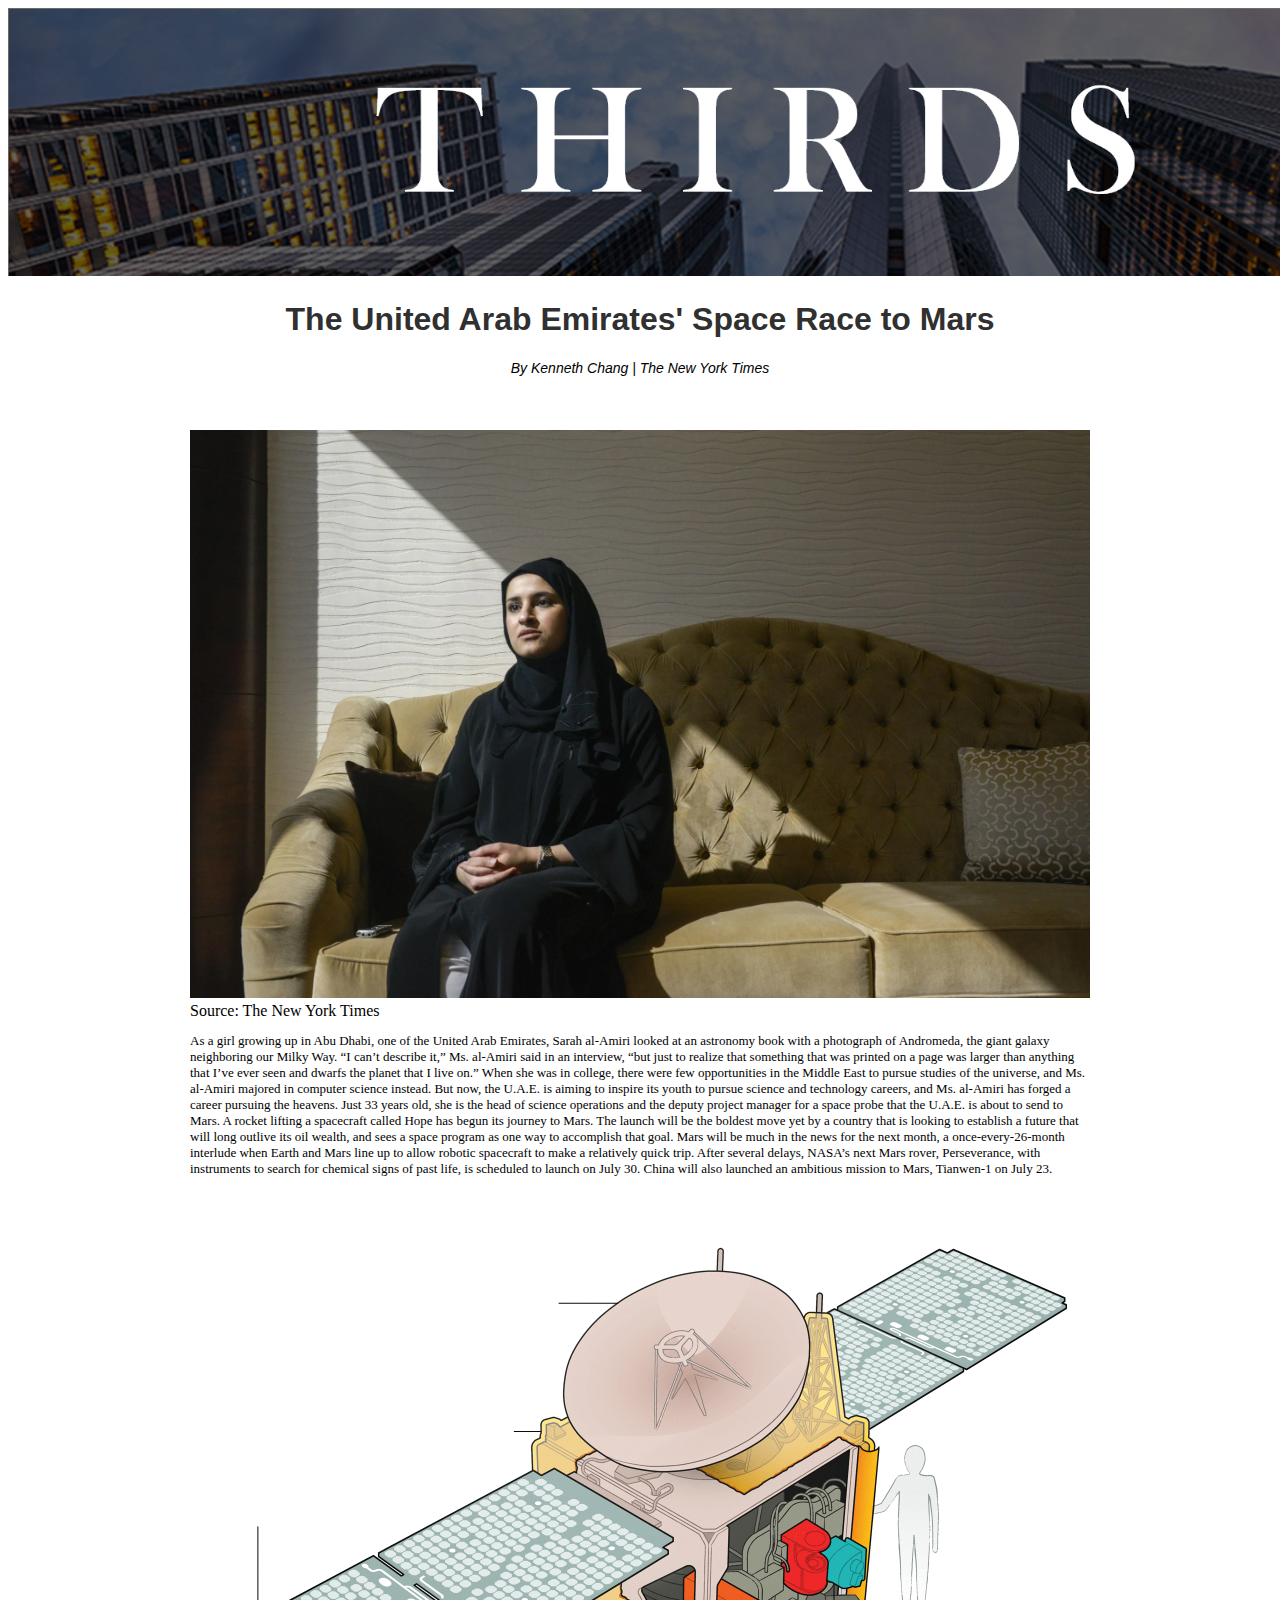
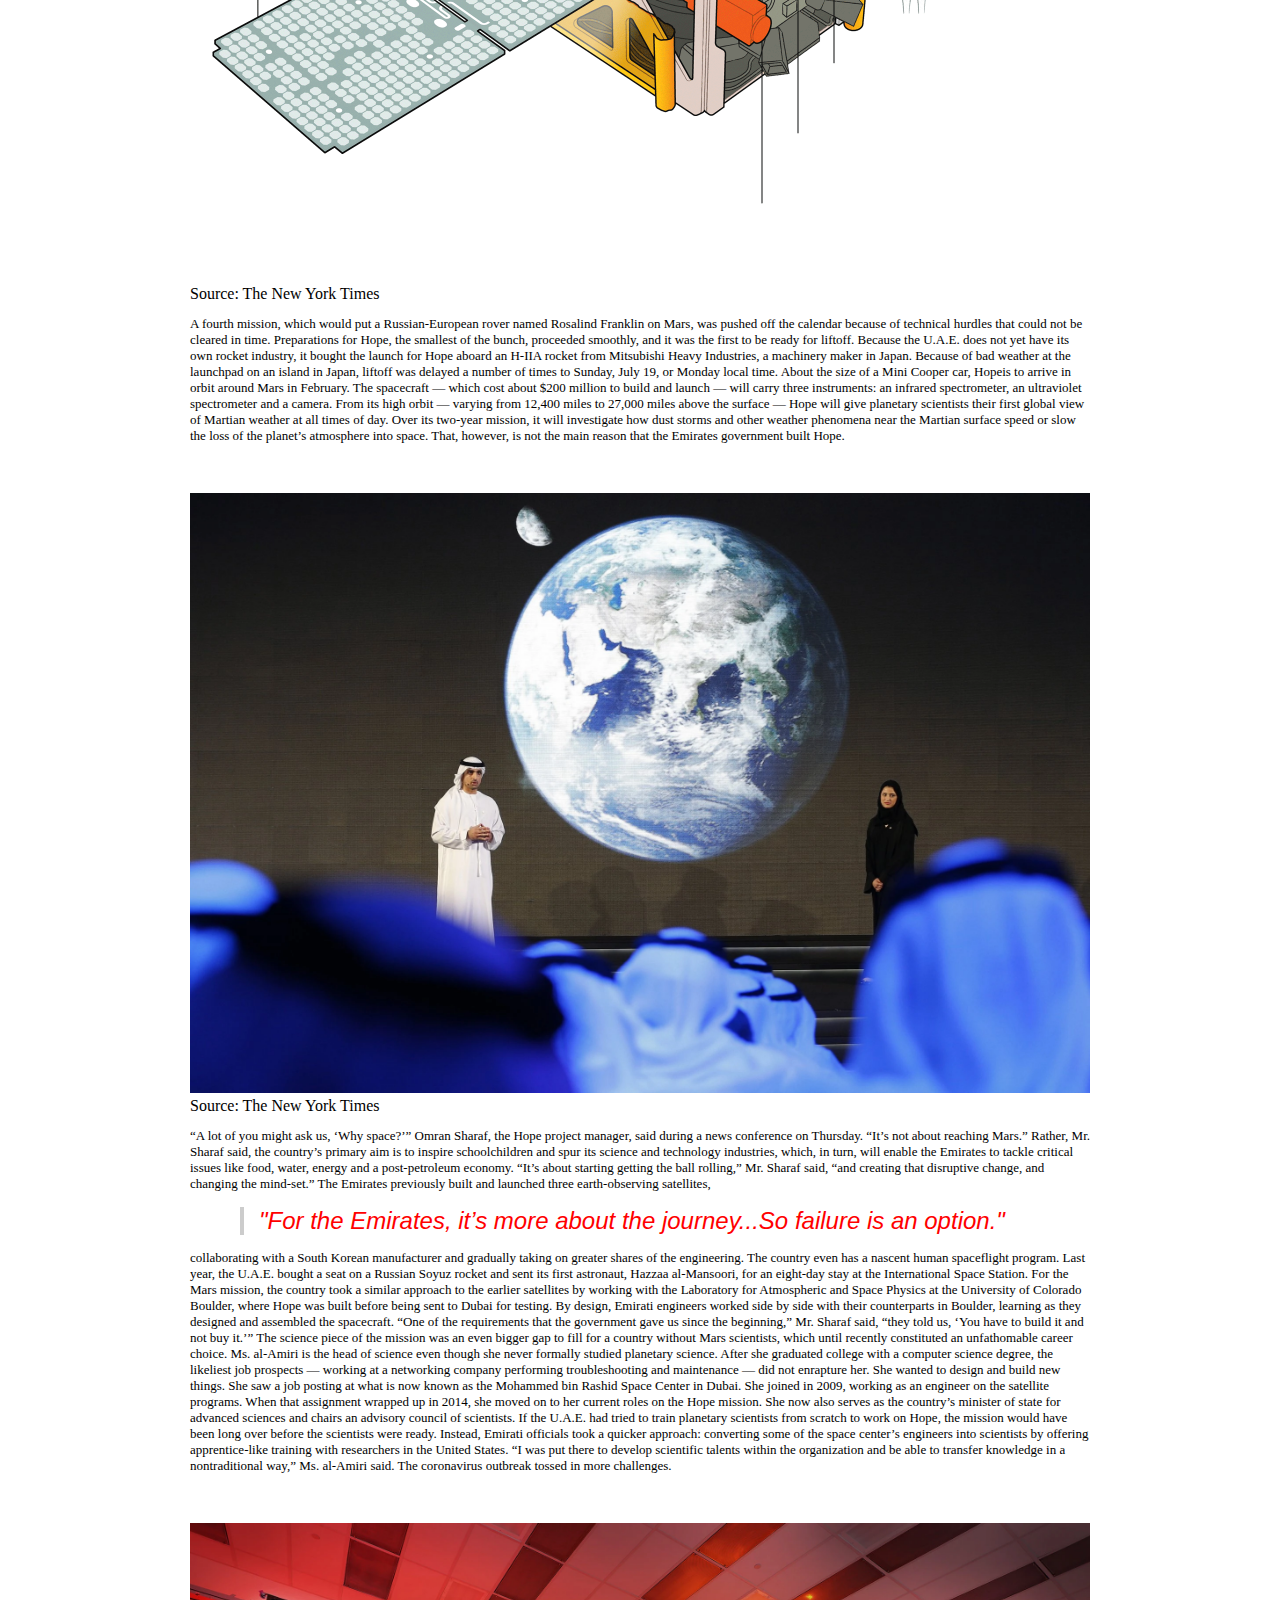
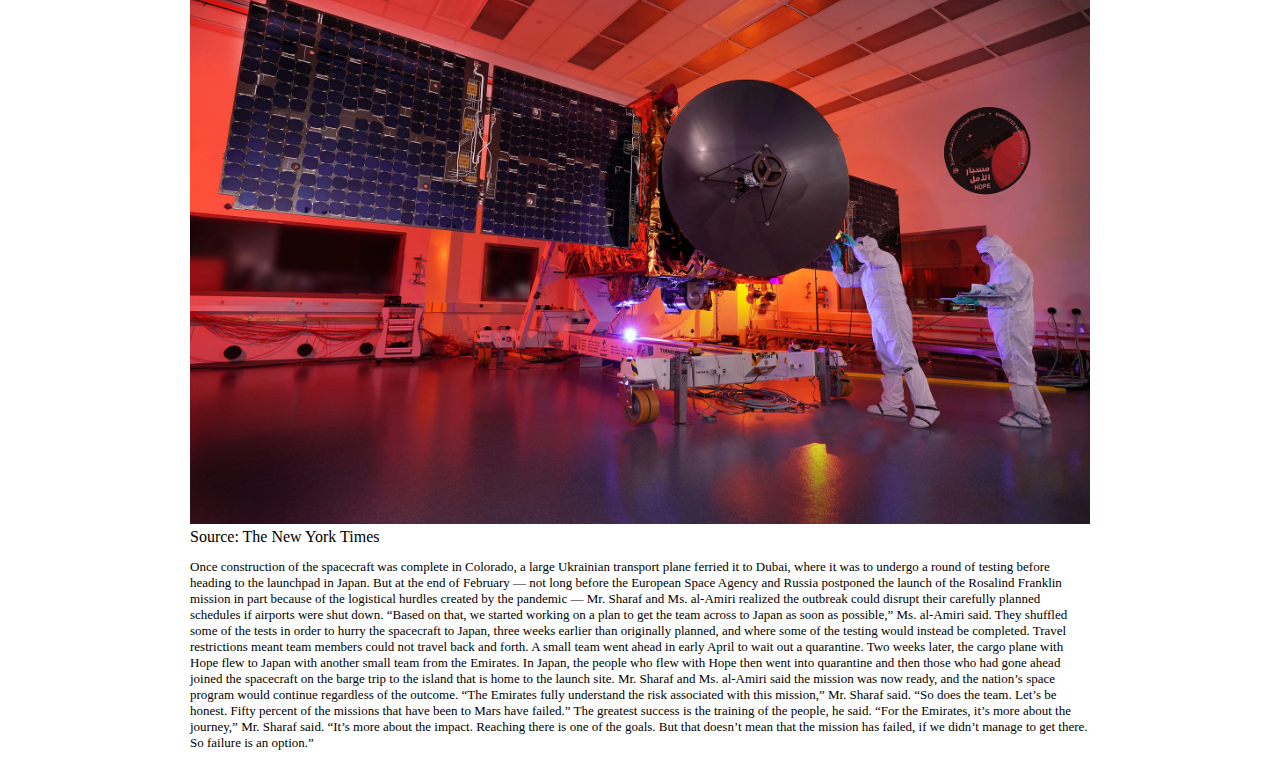
==== index.html @ 446fdd08 "Update index.html" ====
<!DOCTYPE html>
<html lang="en">
  <head>
    <link rel="stylesheet" href="stylesheet.css">
    <title></title>
  </head>
  <body>
    <img src="images/masthead1.png" alt="Masthead" width=1500px>
    <div id="content">
      
      <h1>The United Arab Emirates' Space Race to Mars</h1>

      <div id="byline">By Kenneth Chang | The New York Times</div><br><br><br>
      
     <img src="images/uae-mars1.jpg" alt="Sarah al-Amiri, Chairperson of the United Arab Emirates Council of Scientists" width=900px>
     <figcaption>Source: The New York Times</figcaption>

<p>As a girl growing up in Abu Dhabi, one of the United Arab Emirates, Sarah al-Amiri looked at an astronomy book with a photograph of Andromeda, the giant galaxy neighboring our Milky Way.

“I can’t describe it,” Ms. al-Amiri said in an interview, “but just to realize that something that was printed on a page was larger than anything that I’ve ever seen and dwarfs the planet that I live on.”

When she was in college, there were few opportunities in the Middle East to pursue studies of the universe, and Ms. al-Amiri majored in computer science instead. But now, the U.A.E. is aiming to inspire its youth to pursue science and technology careers, and Ms. al-Amiri has forged a career pursuing the heavens.

Just 33 years old, she is the head of science operations and the deputy project manager for a space probe that the U.A.E. is about to send to Mars.

A rocket lifting a spacecraft called Hope has begun its journey to Mars. The launch will be the boldest move yet by a country that is looking to establish a future that will long outlive its oil wealth, and sees a space program as one way to accomplish that goal.

Mars will be much in the news for the next month, a once-every-26-month interlude when Earth and Mars line up to allow robotic spacecraft to make a relatively quick trip. After several delays, NASA’s next Mars rover, Perseverance, with instruments to search for chemical signs of past life, is scheduled to launch on July 30. China will also launched an ambitious mission to Mars, Tianwen-1 on July 23.</p><br><br>
  
  <img src="images/hope-spacecraft-graphic.gif" alt="Motion graphic of the Hope spacecraft" width=900px>
      <figcaption>Source: The New York Times</figcaption>


<p>A fourth mission, which would put a Russian-European rover named Rosalind Franklin on Mars, was pushed off the calendar because of technical hurdles that could not be cleared in time.

Preparations for Hope, the smallest of the bunch, proceeded smoothly, and it was the first to be ready for liftoff.

Because the U.A.E. does not yet have its own rocket industry, it bought the launch for Hope aboard an H-IIA rocket from Mitsubishi Heavy Industries, a machinery maker in Japan. Because of bad weather at the launchpad on an island in Japan, liftoff was delayed a number of times to Sunday, July 19, or Monday local time.

About the size of a Mini Cooper car, Hopeis to arrive in orbit around Mars in February. The spacecraft — which cost about $200 million to build and launch — will carry three instruments: an infrared spectrometer, an ultraviolet spectrometer and a camera.

From its high orbit — varying from 12,400 miles to 27,000 miles above the surface — Hope will give planetary scientists their first global view of Martian weather at all times of day. Over its two-year mission, it will investigate how dust storms and other weather phenomena near the Martian surface speed or slow the loss of the planet’s atmosphere into space.

  That, however, is not the main reason that the Emirates government built Hope. </p><br><br>
      
    <img src="images/uae-mars2.jpg" alt="Omran Sharaf, Hope project manager" width=900px>
      <figcaption>Source: The New York Times</figcaption>

<p>“A lot of you might ask us, ‘Why space?’” Omran Sharaf, the Hope project manager, said during a news conference on Thursday. “It’s not about reaching Mars.”

Rather, Mr. Sharaf said, the country’s primary aim is to inspire schoolchildren and spur its science and technology industries, which, in turn, will enable the Emirates to tackle critical issues like food, water, energy and a post-petroleum economy.

“It’s about starting getting the ball rolling,” Mr. Sharaf said, “and creating that disruptive change, and changing the mind-set.”

  The Emirates previously built and launched three earth-observing satellites, </p>
      
        <blockquote>"For the Emirates, it’s more about the journey...So failure is an option."</blockquote>
      
 <p>collaborating with a South Korean manufacturer and gradually taking on greater shares of the engineering. The country even has a nascent human spaceflight program. Last year, the U.A.E. bought a seat on a Russian Soyuz rocket and sent its first astronaut, Hazzaa al-Mansoori, for an eight-day stay at the International Space Station.

For the Mars mission, the country took a similar approach to the earlier satellites by working with the Laboratory for Atmospheric and Space Physics at the University of Colorado Boulder, where Hope was built before being sent to Dubai for testing.

By design, Emirati engineers worked side by side with their counterparts in Boulder, learning as they designed and assembled the spacecraft. “One of the requirements that the government gave us since the beginning,” Mr. Sharaf said, “they told us, ‘You have to build it and not buy it.’”

The science piece of the mission was an even bigger gap to fill for a country without Mars scientists, which until recently constituted an unfathomable career choice.

Ms. al-Amiri is the head of science even though she never formally studied planetary science.

After she graduated college with a computer science degree, the likeliest job prospects — working at a networking company performing troubleshooting and maintenance — did not enrapture her. She wanted to design and build new things.

She saw a job posting at what is now known as the Mohammed bin Rashid Space Center in Dubai. She joined in 2009, working as an engineer on the satellite programs. When that assignment wrapped up in 2014, she moved on to her current roles on the Hope mission.

She now also serves as the country’s minister of state for advanced sciences and chairs an advisory council of scientists.

If the U.A.E. had tried to train planetary scientists from scratch to work on Hope, the mission would have been long over before the scientists were ready. Instead, Emirati officials took a quicker approach: converting some of the space center’s engineers into scientists by offering apprentice-like training with researchers in the United States.

“I was put there to develop scientific talents within the organization and be able to transfer knowledge in a nontraditional way,” Ms. al-Amiri said.

  The coronavirus outbreak tossed in more challenges. </p><br><br>
      
    <img src="images/uae-mars3.jpg" alt="Hope Mars orbiter" width=900px>
      <figcaption>Source: The New York Times</figcaption>
  

<p>Once construction of the spacecraft was complete in Colorado, a large Ukrainian transport plane ferried it to Dubai, where it was to undergo a round of testing before heading to the launchpad in Japan.

But at the end of February — not long before the European Space Agency and Russia postponed the launch of the Rosalind Franklin mission in part because of the logistical hurdles created by the pandemic — Mr. Sharaf and Ms. al-Amiri realized the outbreak could disrupt their carefully planned schedules if airports were shut down.

“Based on that, we started working on a plan to get the team across to Japan as soon as possible,” Ms. al-Amiri said.

They shuffled some of the tests in order to hurry the spacecraft to Japan, three weeks earlier than originally planned, and where some of the testing would instead be completed.

Travel restrictions meant team members could not travel back and forth. A small team went ahead in early April to wait out a quarantine. Two weeks later, the cargo plane with Hope flew to Japan with another small team from the Emirates.

In Japan, the people who flew with Hope then went into quarantine and then those who had gone ahead joined the spacecraft on the barge trip to the island that is home to the launch site.

Mr. Sharaf and Ms. al-Amiri said the mission was now ready, and the nation’s space program would continue regardless of the outcome.

“The Emirates fully understand the risk associated with this mission,” Mr. Sharaf said. “So does the team. Let’s be honest. Fifty percent of the missions that have been to Mars have failed.”

The greatest success is the training of the people, he said.

“For the Emirates, it’s more about the journey,” Mr. Sharaf said. “It’s more about the impact. Reaching there is one of the goals. But that doesn’t mean that the mission has failed, if we didn’t manage to get there. So failure is an option.”</p>


    </div>
  </body>
</html>
---- stylesheet.css ----
#content {
  margin: 0 auto;
  width: 900px;
}

h1 {
  text-align: center;
  color: #303030;
  font-weight: bold;
  font-family: Helvetica, sans-serif;
}

p {
  font-family: Georgia, serif;
  font-size: 13px;
}

#byline {
  font-family: Helvetica, sans-serif;
  font-size: 14px;
  font-style: italic;
  text-align: center;
}

blockquote {
  font: 24px normal helvetica, sans-serif; 
  font-style: italic; 
  margin-top: 15px; 
  margin-bottom: 15px; 
  color: red; 
   margin-left: 50px; 
   padding-left: 15px; 
  border-left: 4px solid #ccc;
}
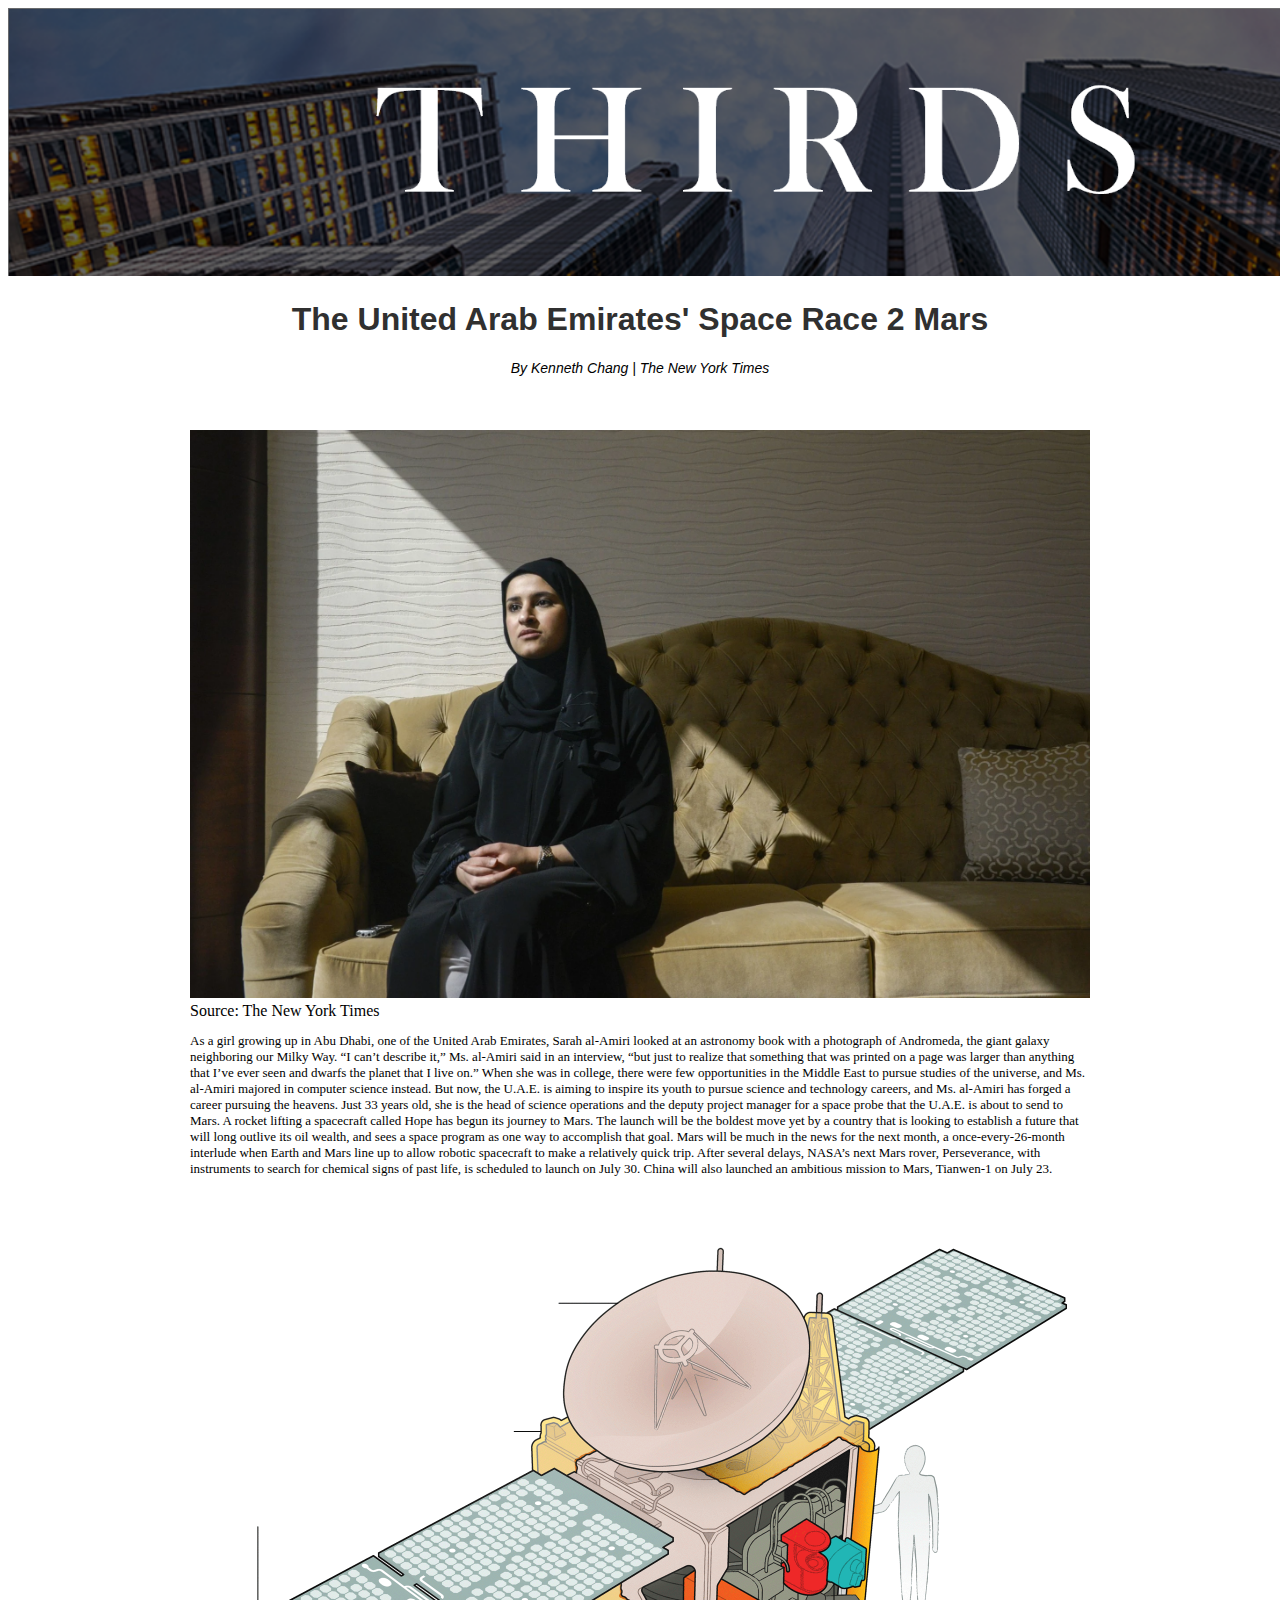
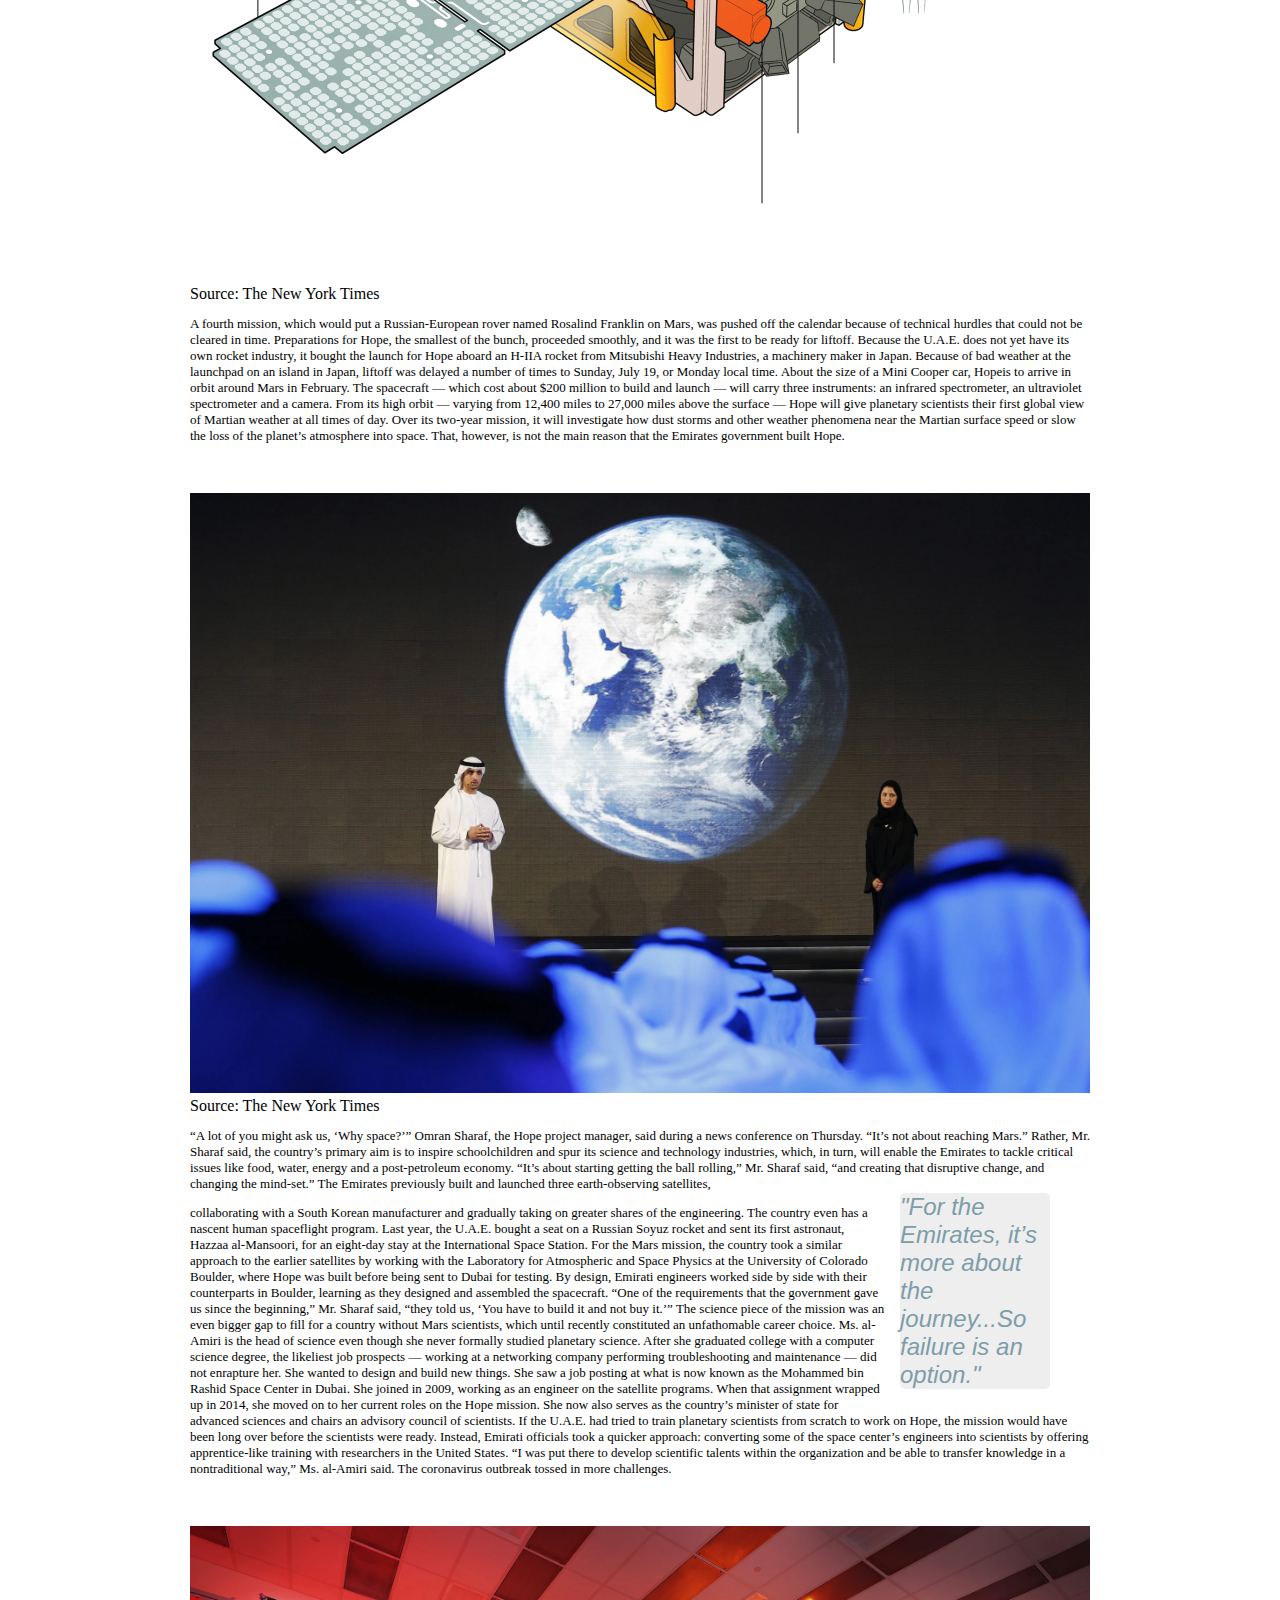
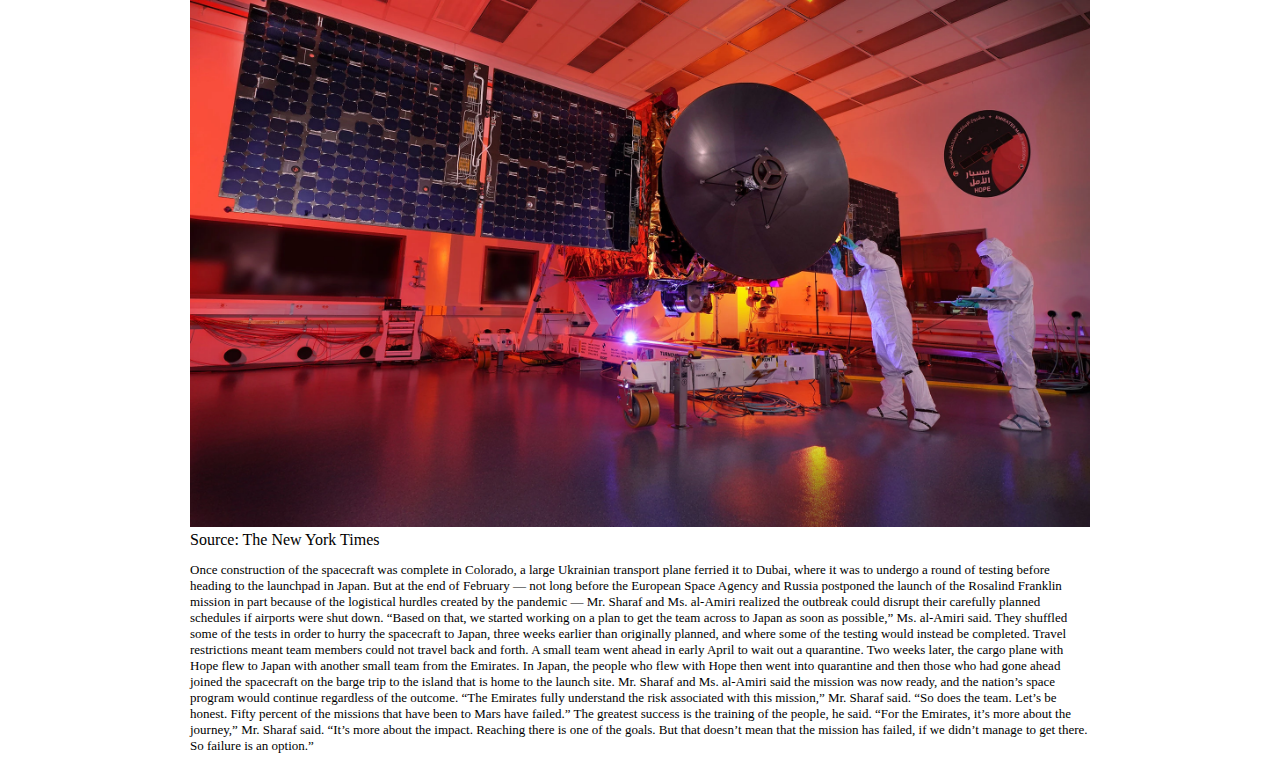
==== commit 08b57466: "Update index.html" ====
--- a/index.html
+++ b/index.html
@@ -8,7 +8,7 @@
     <img src="images/masthead1.png" alt="Masthead" width=1500px>
     <div id="content">
       
-      <h1>The United Arab Emirates' Space Race to Mars</h1>
+      <h1>The United Arab Emirates' Space Race 2 Mars</h1>
 
       <div id="byline">By Kenneth Chang | The New York Times</div><br><br><br>
       
--- a/stylesheet.css
+++ b/stylesheet.css
@@ -25,10 +25,12 @@
 blockquote {
   font: 24px normal helvetica, sans-serif; 
   font-style: italic; 
-  margin-top: 15px; 
-  margin-bottom: 15px; 
-  color: red; 
-   margin-left: 50px; 
-   padding-left: 15px; 
-  border-left: 4px solid #ccc;
+  margin-left: 15px;
+  margin-top: -12px;
+  color: #7D9DA9; 
+  background: #eee;
+  border-radius: 5px;
+  float: right;
+  width: 150px;
+  
 }
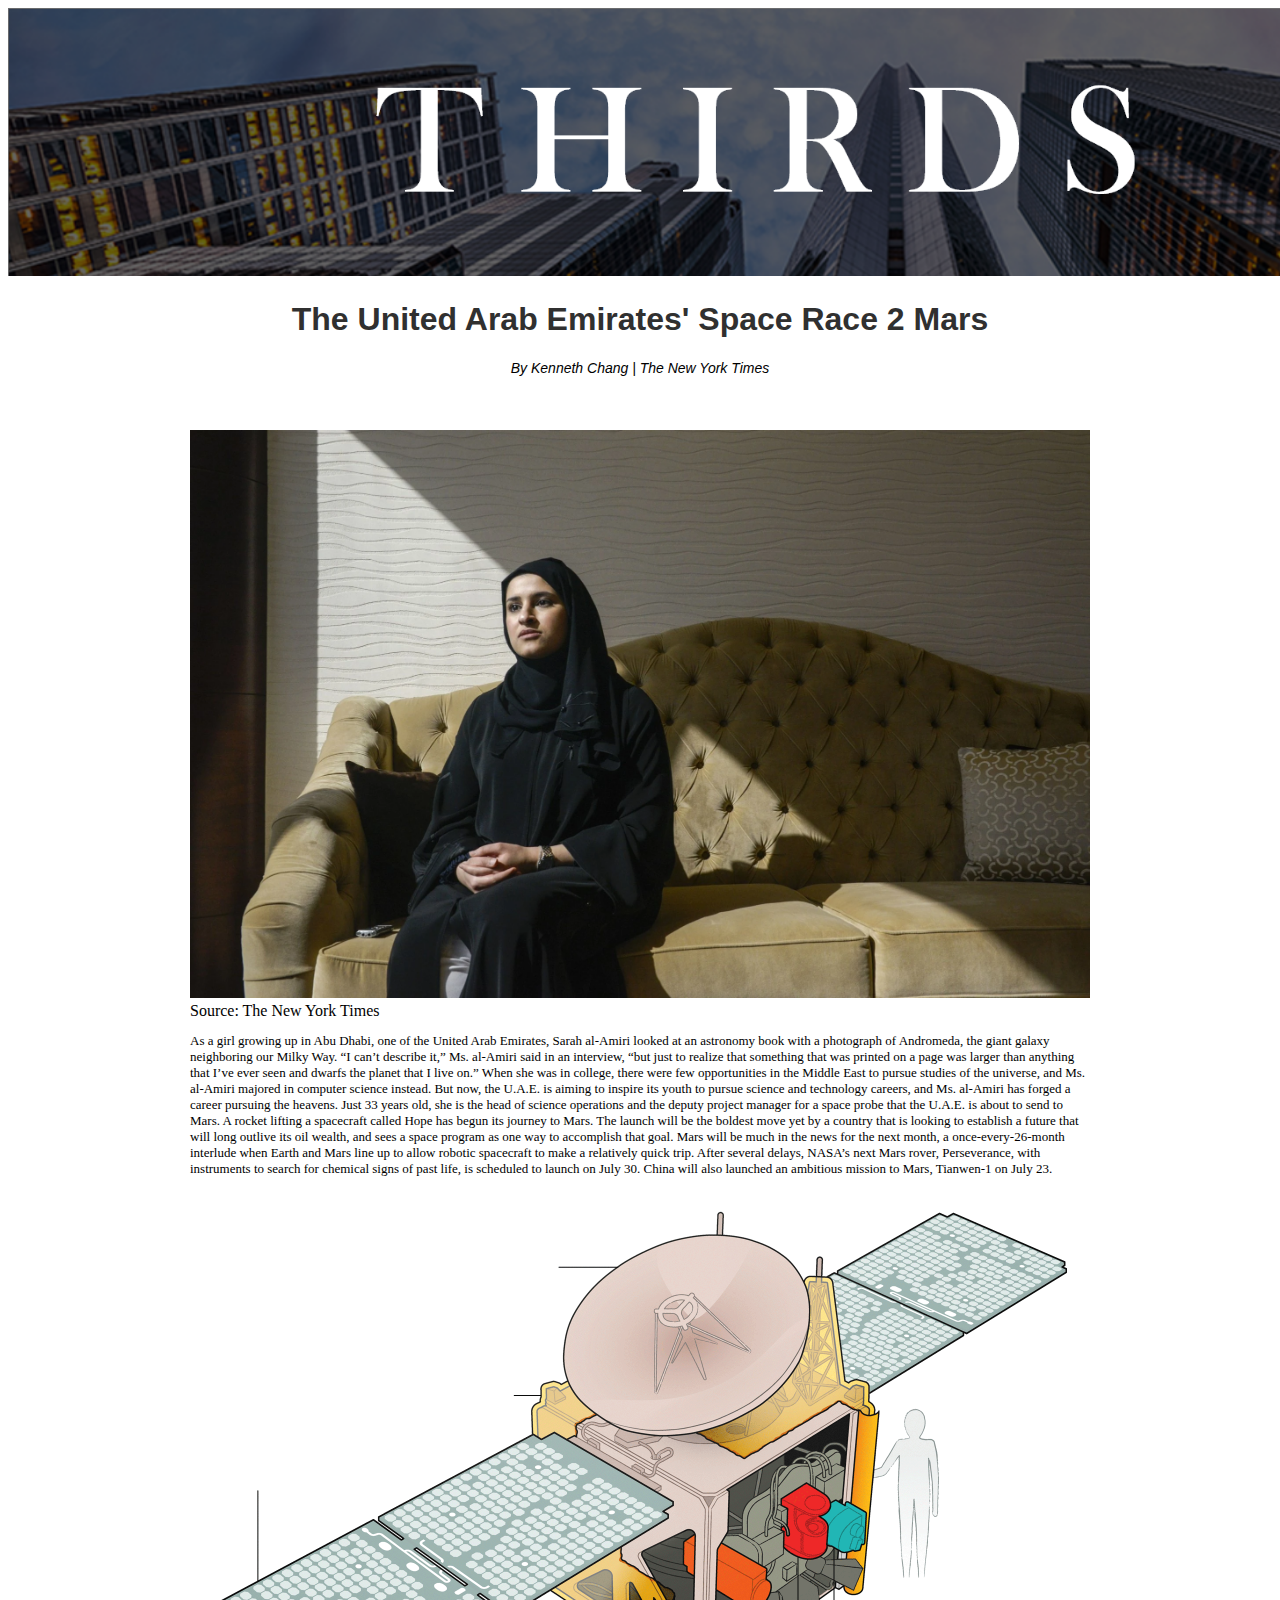
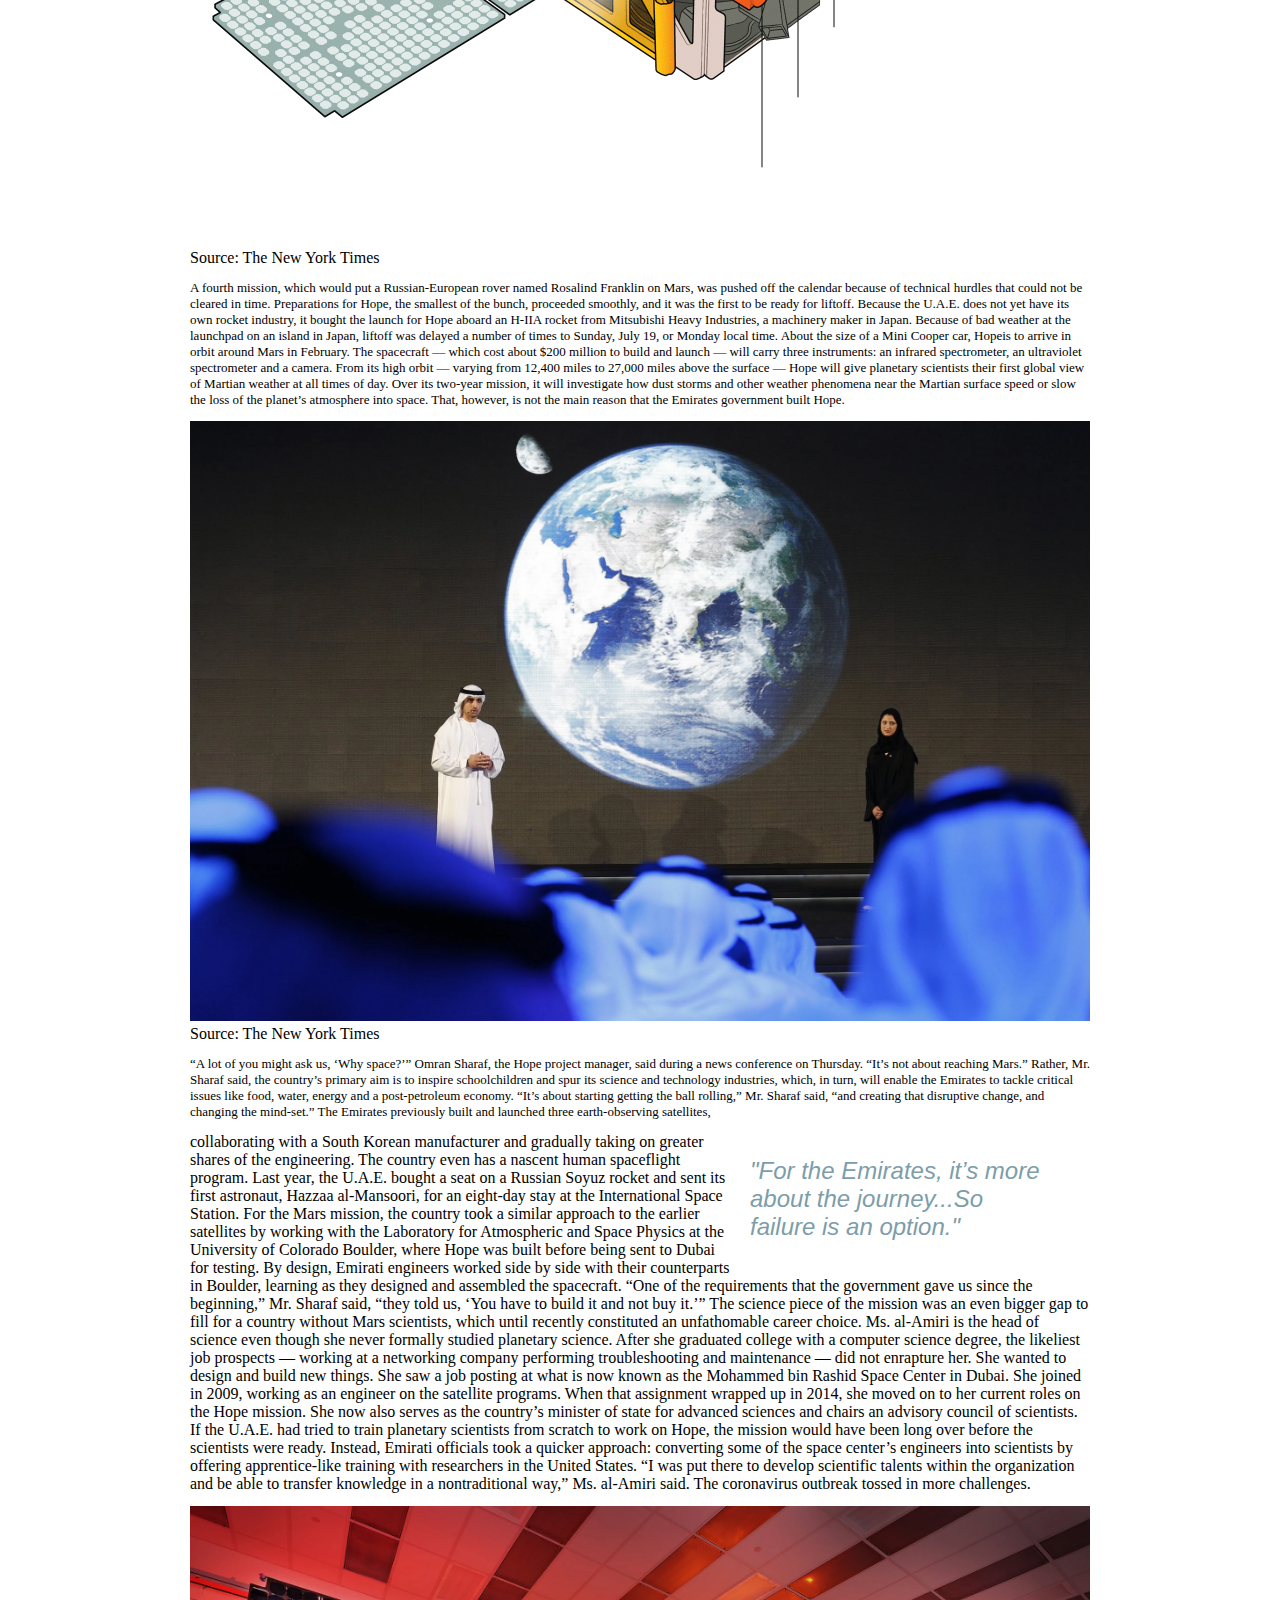
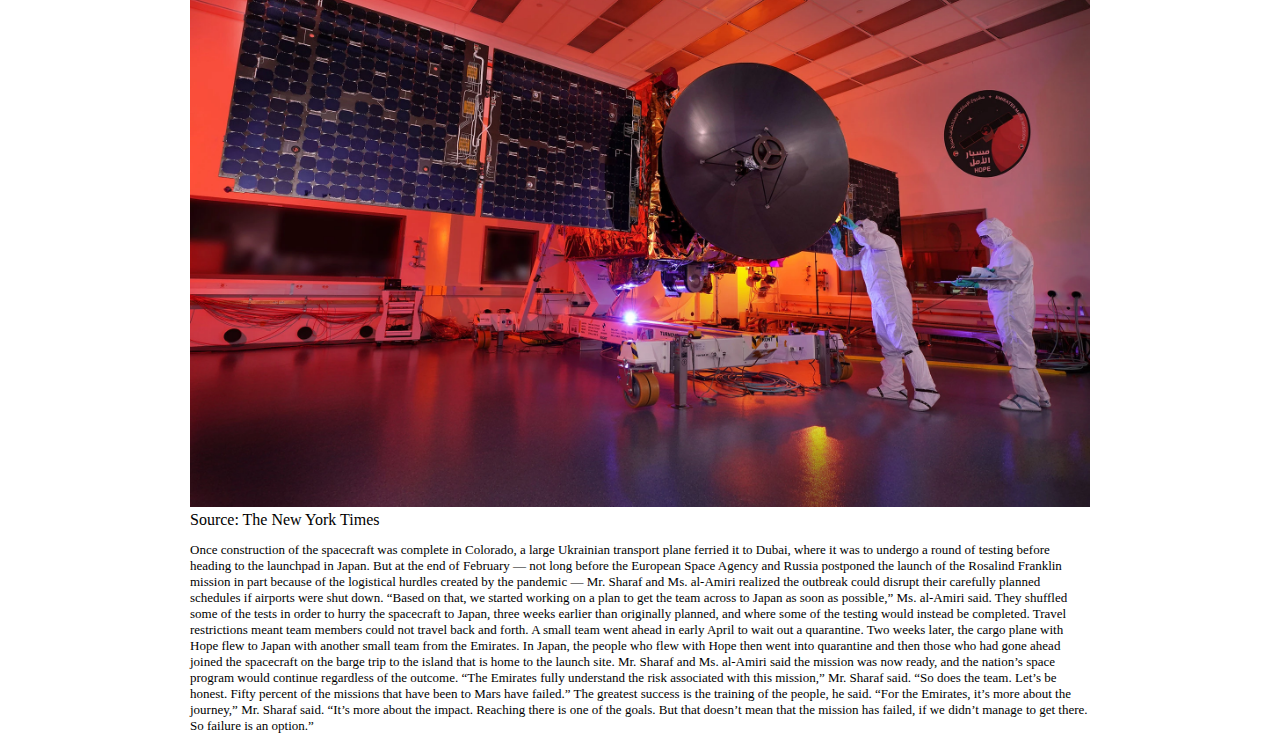
==== commit a3389ca5: "Update index.html" ====
--- a/index.html
+++ b/index.html
@@ -25,7 +25,7 @@
 
 A rocket lifting a spacecraft called Hope has begun its journey to Mars. The launch will be the boldest move yet by a country that is looking to establish a future that will long outlive its oil wealth, and sees a space program as one way to accomplish that goal.
 
-Mars will be much in the news for the next month, a once-every-26-month interlude when Earth and Mars line up to allow robotic spacecraft to make a relatively quick trip. After several delays, NASA’s next Mars rover, Perseverance, with instruments to search for chemical signs of past life, is scheduled to launch on July 30. China will also launched an ambitious mission to Mars, Tianwen-1 on July 23.</p><br><br>
+Mars will be much in the news for the next month, a once-every-26-month interlude when Earth and Mars line up to allow robotic spacecraft to make a relatively quick trip. After several delays, NASA’s next Mars rover, Perseverance, with instruments to search for chemical signs of past life, is scheduled to launch on July 30. China will also launched an ambitious mission to Mars, Tianwen-1 on July 23.</p>
   
   <img src="images/hope-spacecraft-graphic.gif" alt="Motion graphic of the Hope spacecraft" width=900px>
       <figcaption>Source: The New York Times</figcaption>
@@ -41,7 +41,7 @@
 
 From its high orbit — varying from 12,400 miles to 27,000 miles above the surface — Hope will give planetary scientists their first global view of Martian weather at all times of day. Over its two-year mission, it will investigate how dust storms and other weather phenomena near the Martian surface speed or slow the loss of the planet’s atmosphere into space.
 
-  That, however, is not the main reason that the Emirates government built Hope. </p><br><br>
+  That, however, is not the main reason that the Emirates government built Hope. </p>
       
     <img src="images/uae-mars2.jpg" alt="Omran Sharaf, Hope project manager" width=900px>
       <figcaption>Source: The New York Times</figcaption>
@@ -52,11 +52,11 @@
 
 “It’s about starting getting the ball rolling,” Mr. Sharaf said, “and creating that disruptive change, and changing the mind-set.”
 
-  The Emirates previously built and launched three earth-observing satellites, </p>
+  The Emirates previously built and launched three earth-observing satellites,
       
         <blockquote>"For the Emirates, it’s more about the journey...So failure is an option."</blockquote>
       
- <p>collaborating with a South Korean manufacturer and gradually taking on greater shares of the engineering. The country even has a nascent human spaceflight program. Last year, the U.A.E. bought a seat on a Russian Soyuz rocket and sent its first astronaut, Hazzaa al-Mansoori, for an eight-day stay at the International Space Station.
+ collaborating with a South Korean manufacturer and gradually taking on greater shares of the engineering. The country even has a nascent human spaceflight program. Last year, the U.A.E. bought a seat on a Russian Soyuz rocket and sent its first astronaut, Hazzaa al-Mansoori, for an eight-day stay at the International Space Station.
 
 For the Mars mission, the country took a similar approach to the earlier satellites by working with the Laboratory for Atmospheric and Space Physics at the University of Colorado Boulder, where Hope was built before being sent to Dubai for testing.
 
@@ -76,7 +76,7 @@
 
 “I was put there to develop scientific talents within the organization and be able to transfer knowledge in a nontraditional way,” Ms. al-Amiri said.
 
-  The coronavirus outbreak tossed in more challenges. </p><br><br>
+  The coronavirus outbreak tossed in more challenges. </p>
       
     <img src="images/uae-mars3.jpg" alt="Hope Mars orbiter" width=900px>
       <figcaption>Source: The New York Times</figcaption>
--- a/stylesheet.css
+++ b/stylesheet.css
@@ -26,11 +26,9 @@
   font: 24px normal helvetica, sans-serif; 
   font-style: italic; 
   margin-left: 15px;
-  margin-top: -12px;
   color: #7D9DA9; 
-  background: #eee;
   border-radius: 5px;
   float: right;
-  width: 150px;
+  width: 300px;
   
 }
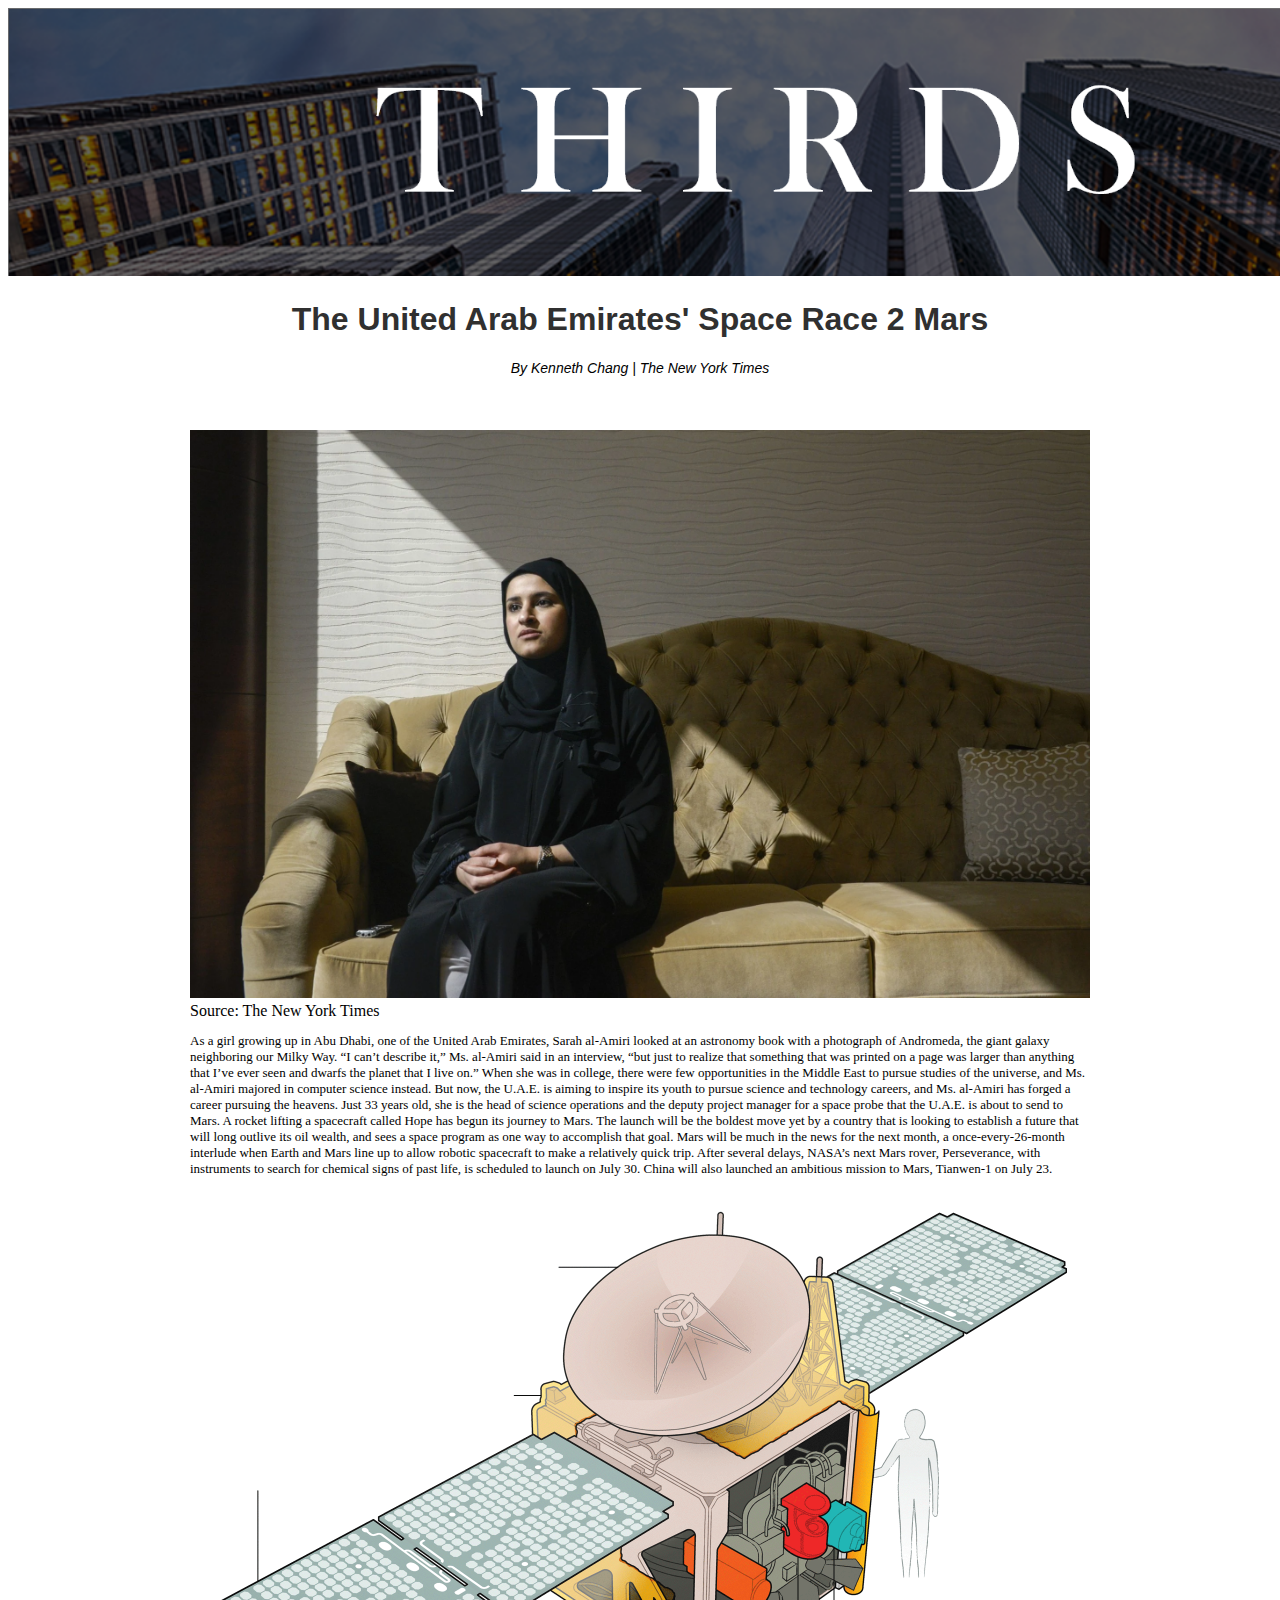
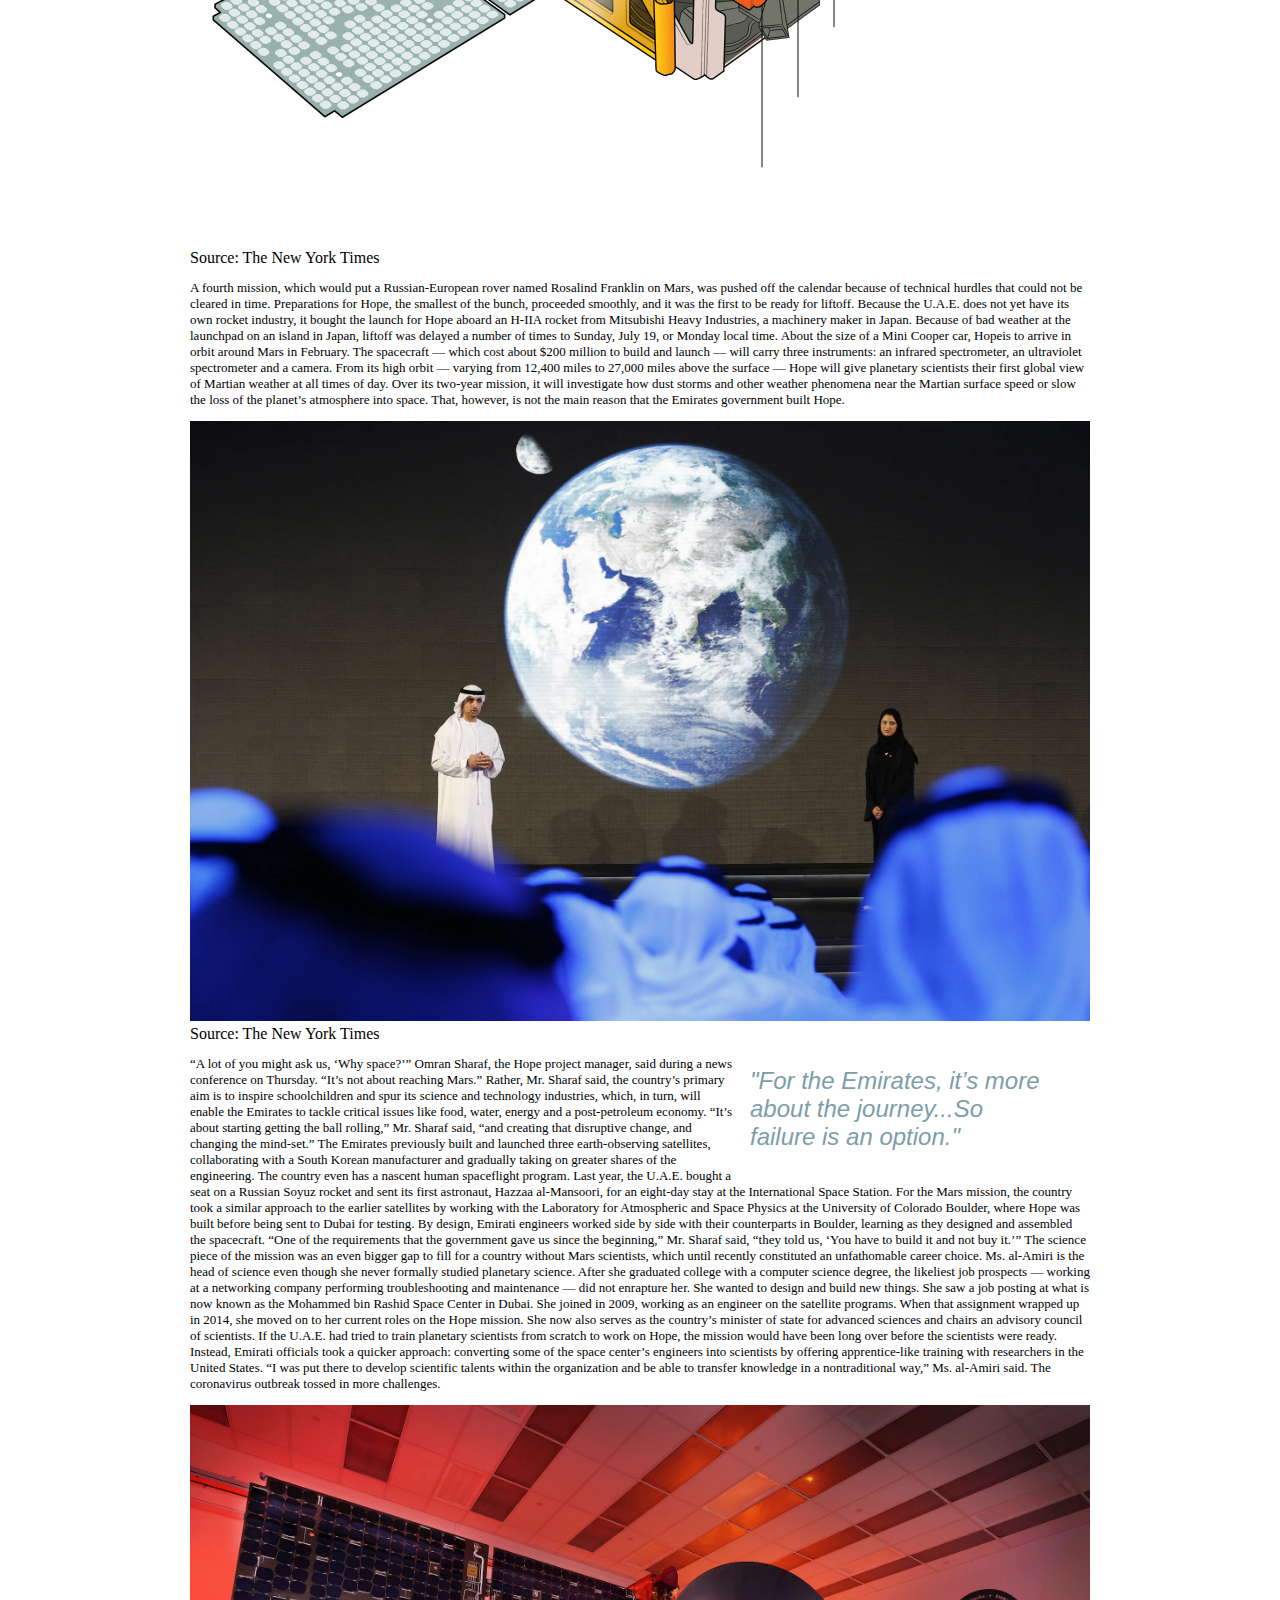
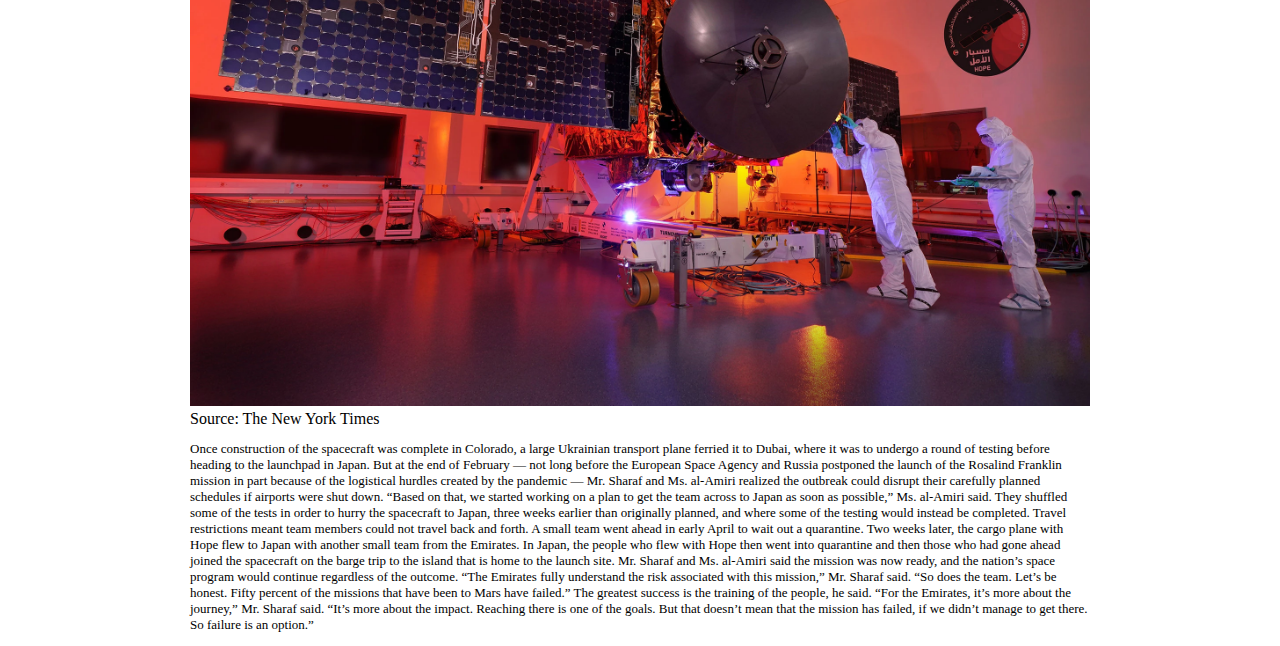
==== commit 3f17dc4f: "Update index.html" ====
--- a/index.html
+++ b/index.html
@@ -45,6 +45,8 @@
       
     <img src="images/uae-mars2.jpg" alt="Omran Sharaf, Hope project manager" width=900px>
       <figcaption>Source: The New York Times</figcaption>
+      
+<blockquote>"For the Emirates, it’s more about the journey...So failure is an option."</blockquote>
 
 <p>“A lot of you might ask us, ‘Why space?’” Omran Sharaf, the Hope project manager, said during a news conference on Thursday. “It’s not about reaching Mars.”
 
@@ -52,11 +54,7 @@
 
 “It’s about starting getting the ball rolling,” Mr. Sharaf said, “and creating that disruptive change, and changing the mind-set.”
 
-  The Emirates previously built and launched three earth-observing satellites,
-      
-        <blockquote>"For the Emirates, it’s more about the journey...So failure is an option."</blockquote>
-      
- collaborating with a South Korean manufacturer and gradually taking on greater shares of the engineering. The country even has a nascent human spaceflight program. Last year, the U.A.E. bought a seat on a Russian Soyuz rocket and sent its first astronaut, Hazzaa al-Mansoori, for an eight-day stay at the International Space Station.
+  The Emirates previously built and launched three earth-observing satellites, collaborating with a South Korean manufacturer and gradually taking on greater shares of the engineering. The country even has a nascent human spaceflight program. Last year, the U.A.E. bought a seat on a Russian Soyuz rocket and sent its first astronaut, Hazzaa al-Mansoori, for an eight-day stay at the International Space Station.
 
 For the Mars mission, the country took a similar approach to the earlier satellites by working with the Laboratory for Atmospheric and Space Physics at the University of Colorado Boulder, where Hope was built before being sent to Dubai for testing.
 
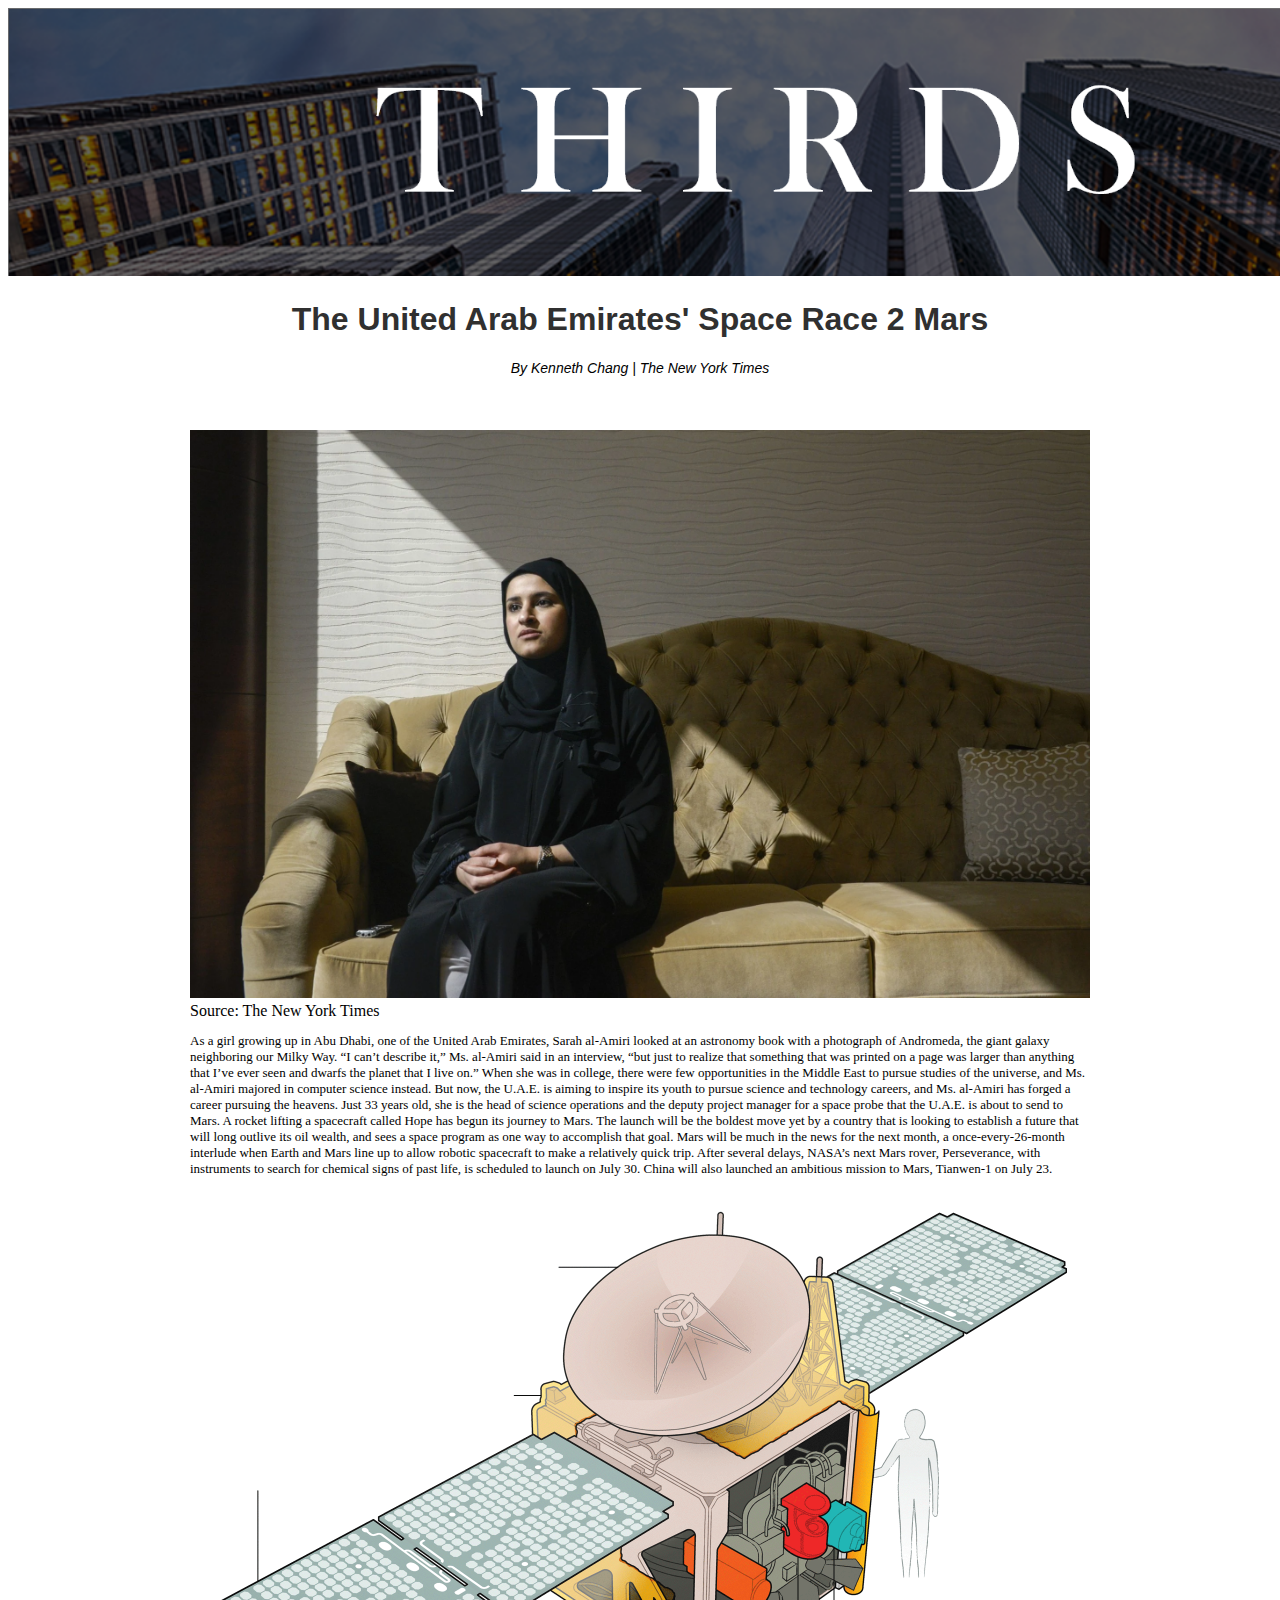
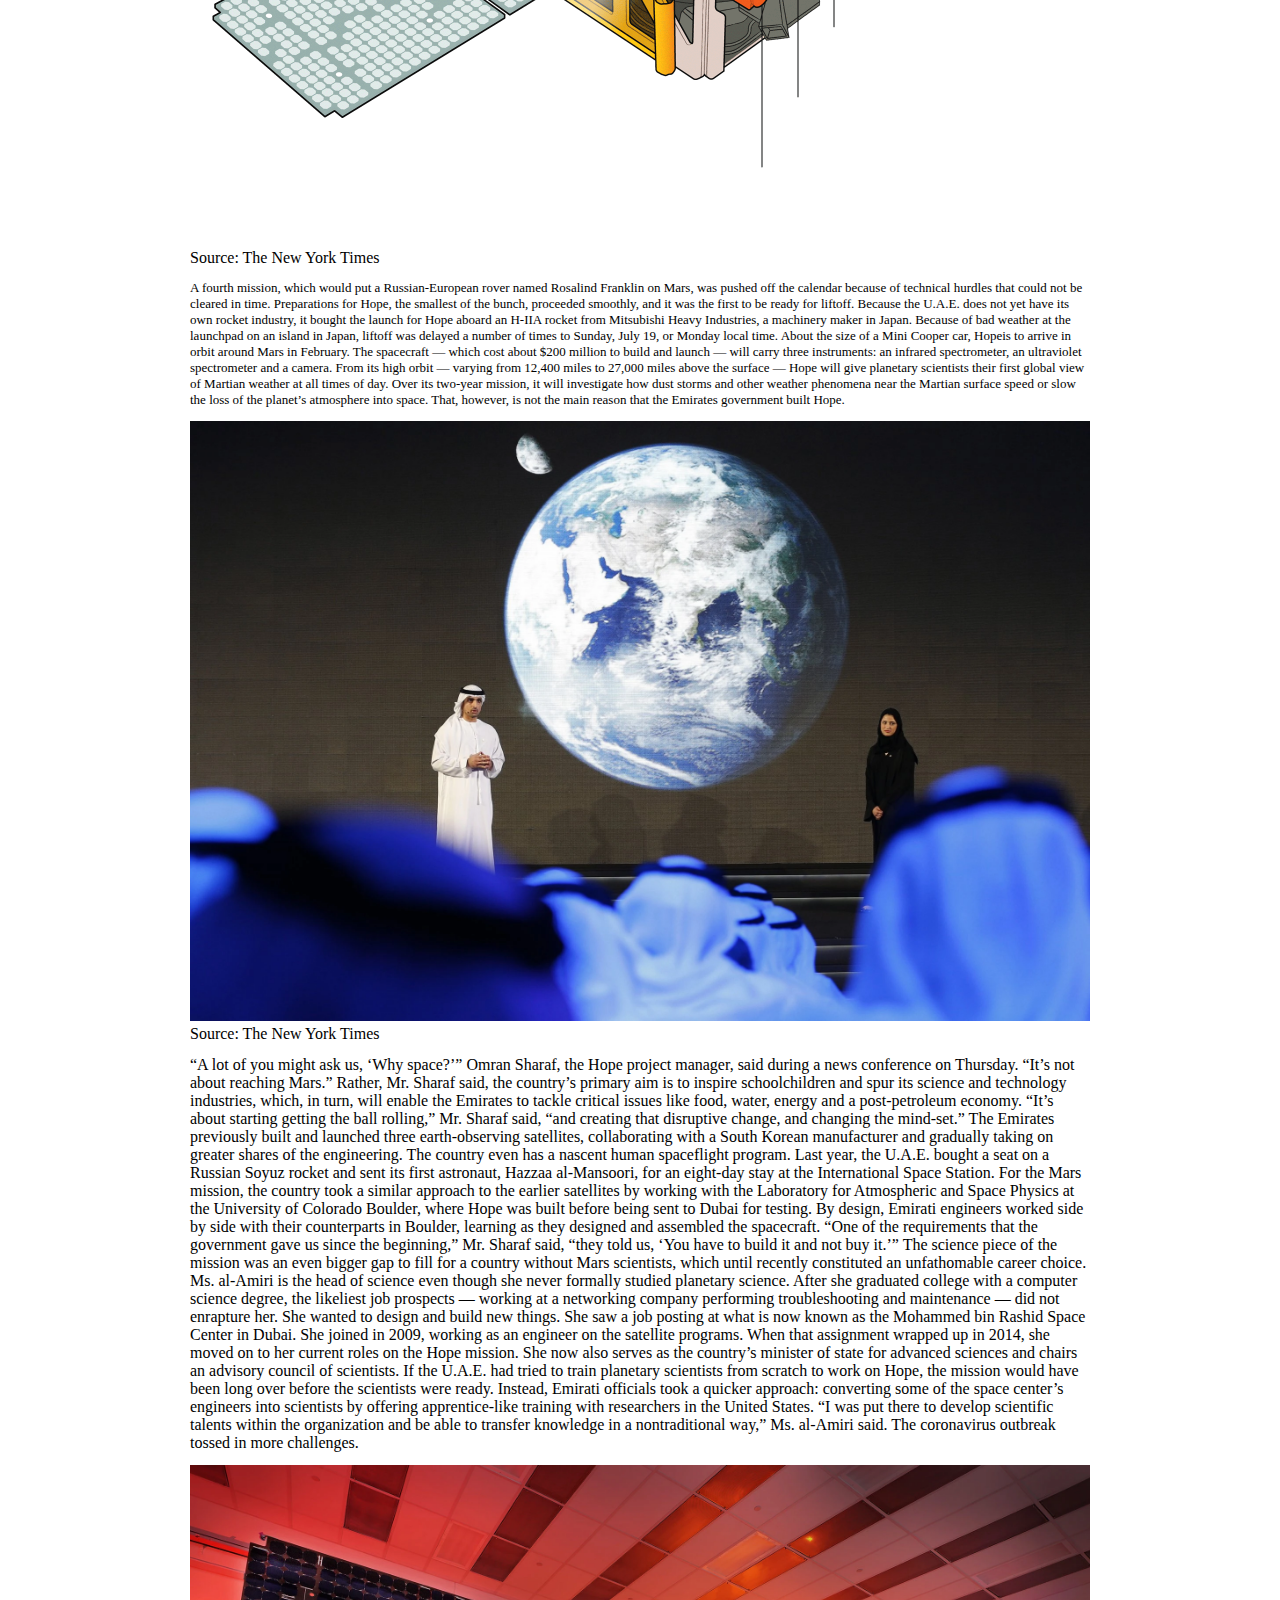
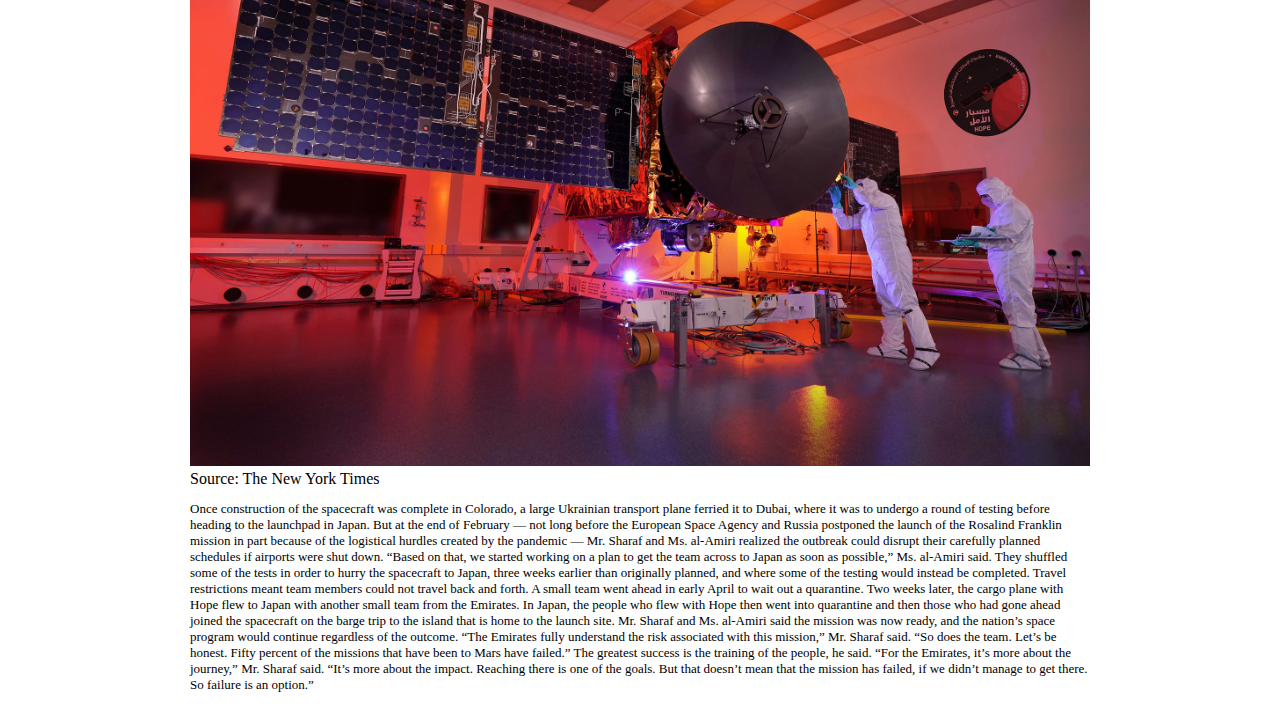
==== commit c2c35184: "Update index.html" ====
--- a/index.html
+++ b/index.html
@@ -46,9 +46,8 @@
     <img src="images/uae-mars2.jpg" alt="Omran Sharaf, Hope project manager" width=900px>
       <figcaption>Source: The New York Times</figcaption>
       
-<blockquote>"For the Emirates, it’s more about the journey...So failure is an option."</blockquote>
 
-<p>“A lot of you might ask us, ‘Why space?’” Omran Sharaf, the Hope project manager, said during a news conference on Thursday. “It’s not about reaching Mars.”
+<p><blockquote>"For the Emirates, it’s more about the journey...So failure is an option."</blockquote>“A lot of you might ask us, ‘Why space?’” Omran Sharaf, the Hope project manager, said during a news conference on Thursday. “It’s not about reaching Mars.”
 
 Rather, Mr. Sharaf said, the country’s primary aim is to inspire schoolchildren and spur its science and technology industries, which, in turn, will enable the Emirates to tackle critical issues like food, water, energy and a post-petroleum economy.
 
--- a/stylesheet.css
+++ b/stylesheet.css
@@ -26,6 +26,7 @@
   font: 24px normal helvetica, sans-serif; 
   font-style: italic; 
   margin-left: 15px;
+  margin-top: -300px;
   color: #7D9DA9; 
   border-radius: 5px;
   float: right;
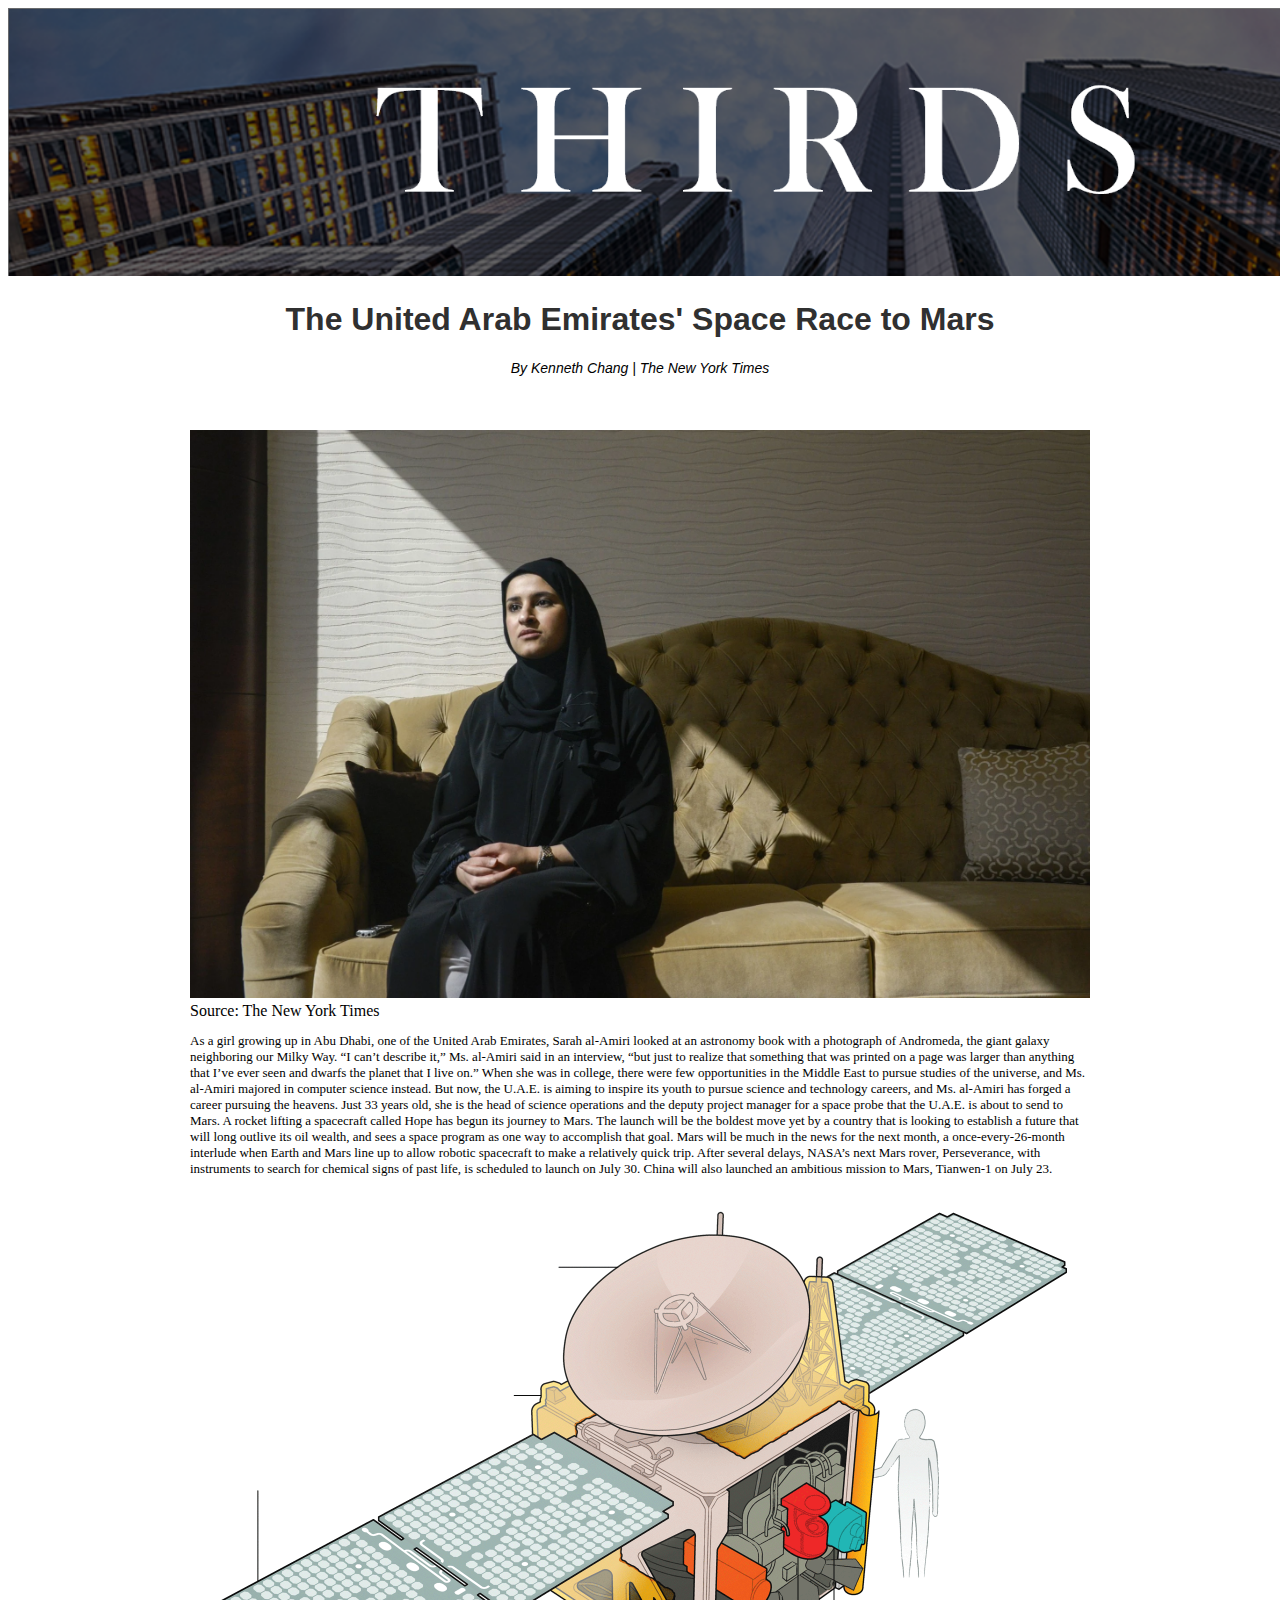
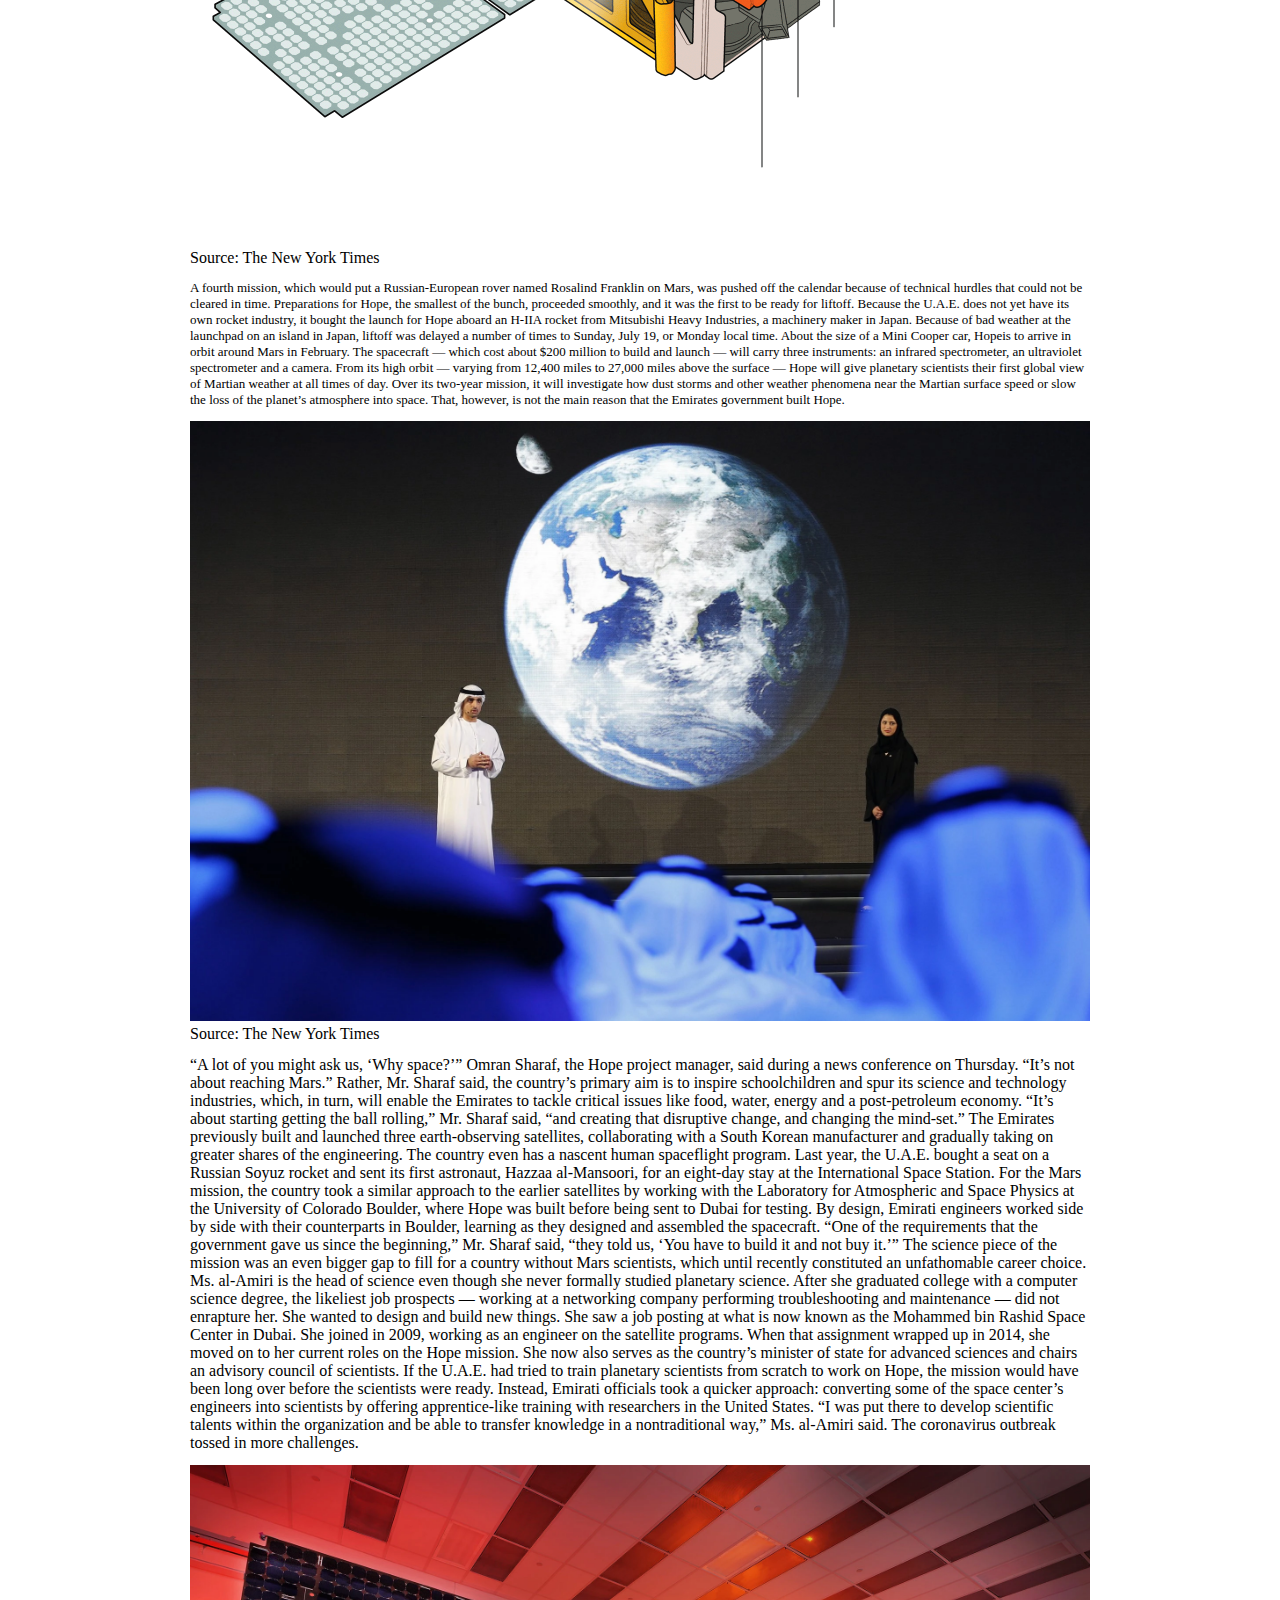
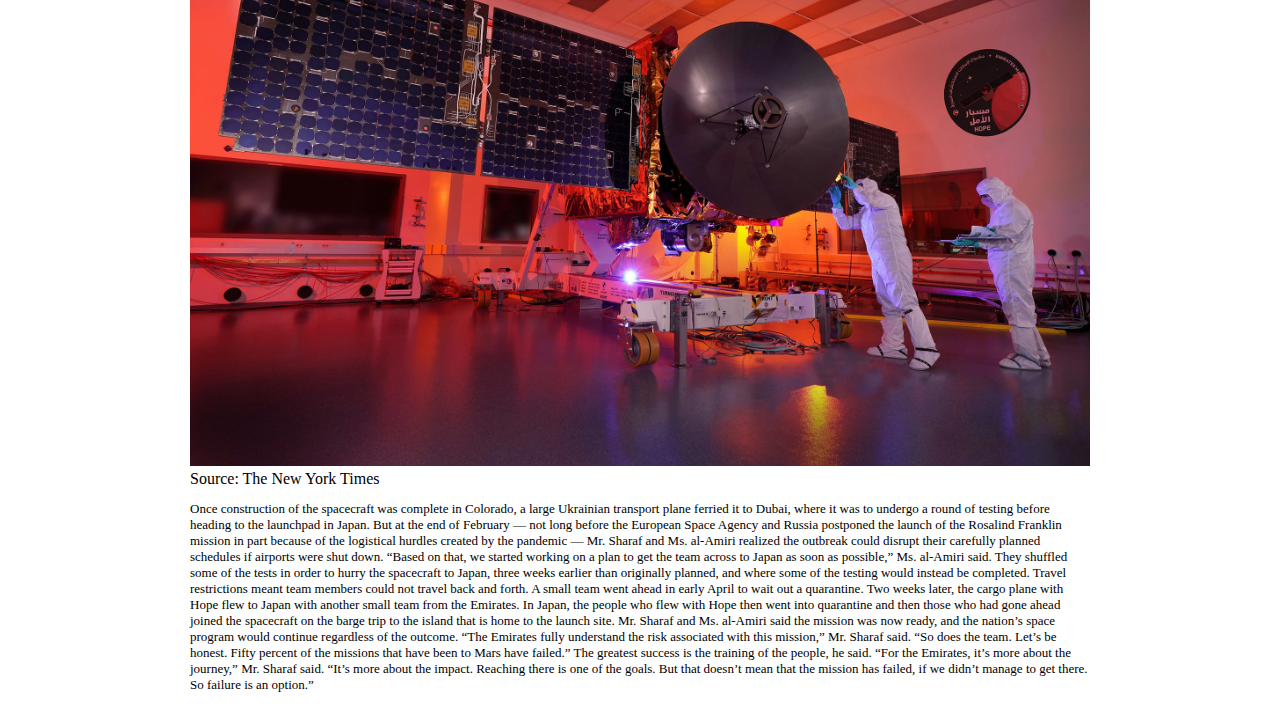
==== commit fd5df727: "Update index.html" ====
--- a/index.html
+++ b/index.html
@@ -8,7 +8,7 @@
     <img src="images/masthead1.png" alt="Masthead" width=1500px>
     <div id="content">
       
-      <h1>The United Arab Emirates' Space Race 2 Mars</h1>
+      <h1>The United Arab Emirates' Space Race to Mars</h1>
 
       <div id="byline">By Kenneth Chang | The New York Times</div><br><br><br>
       
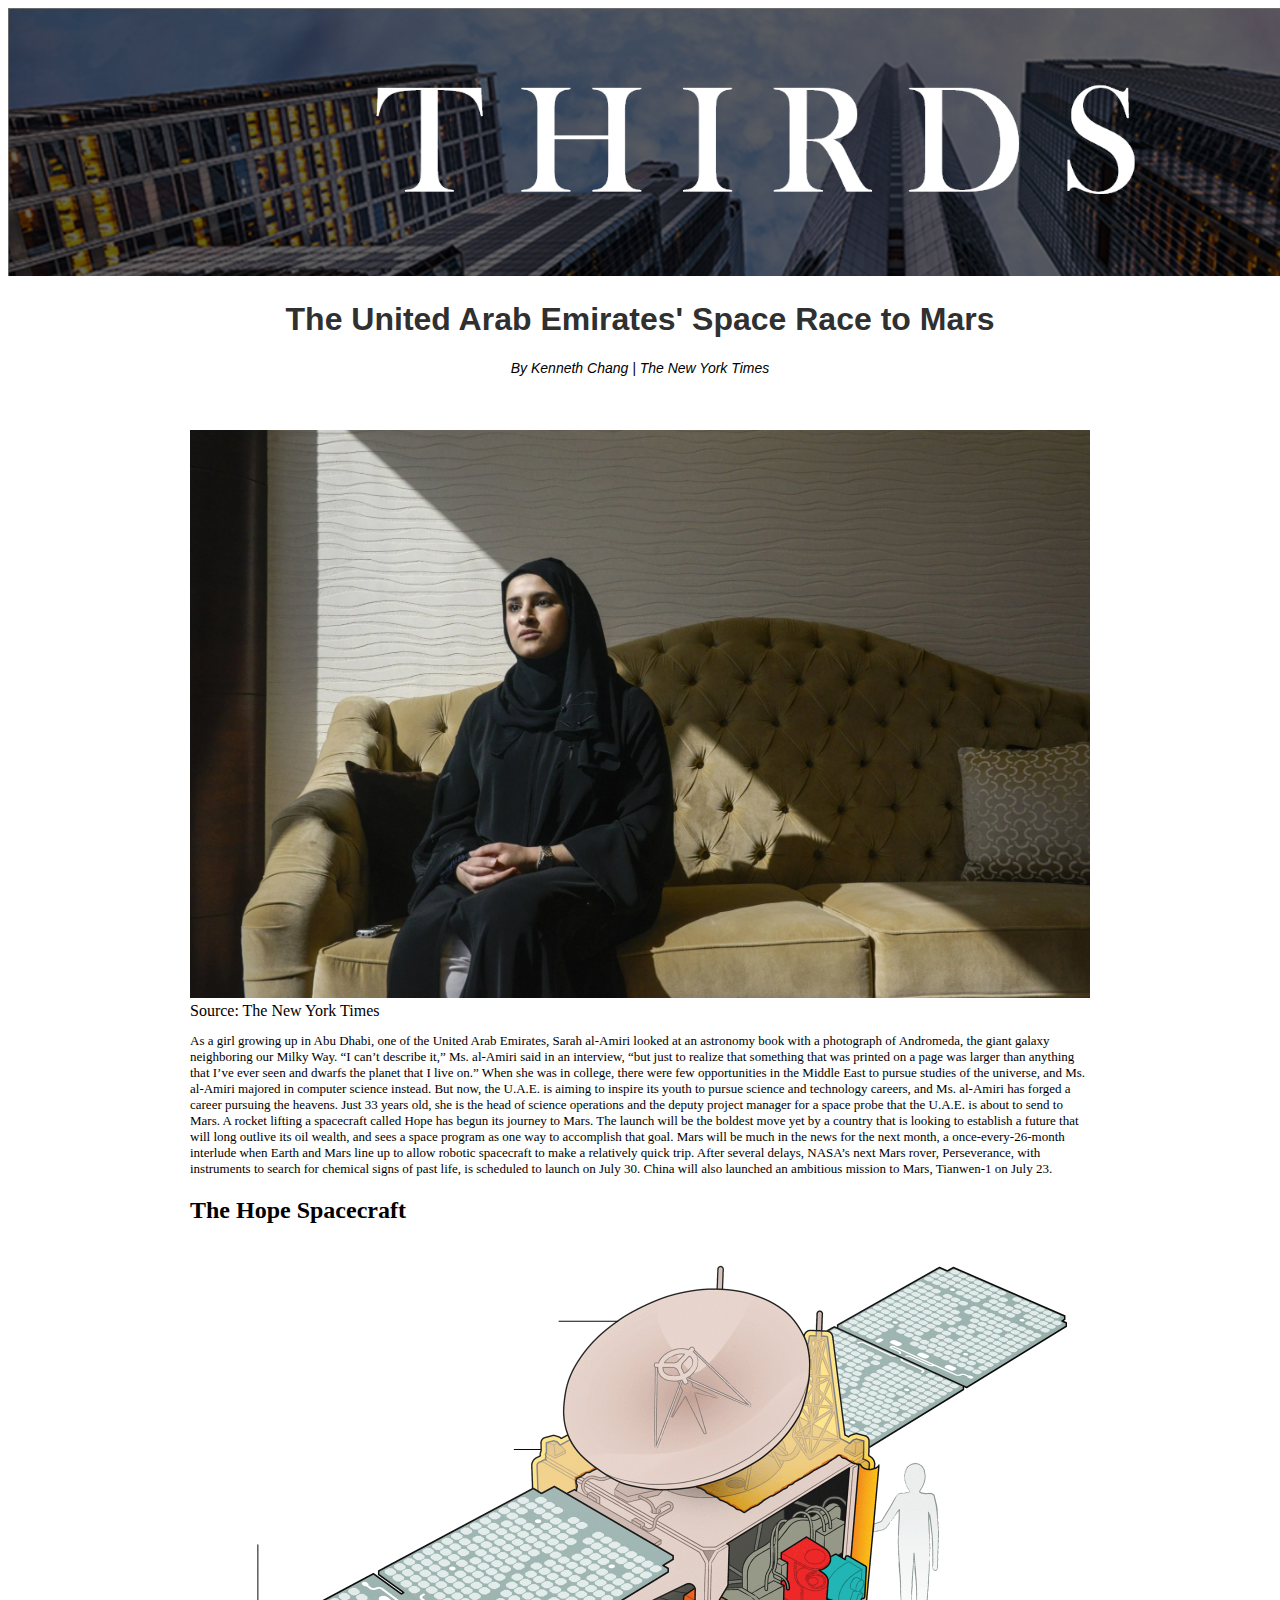
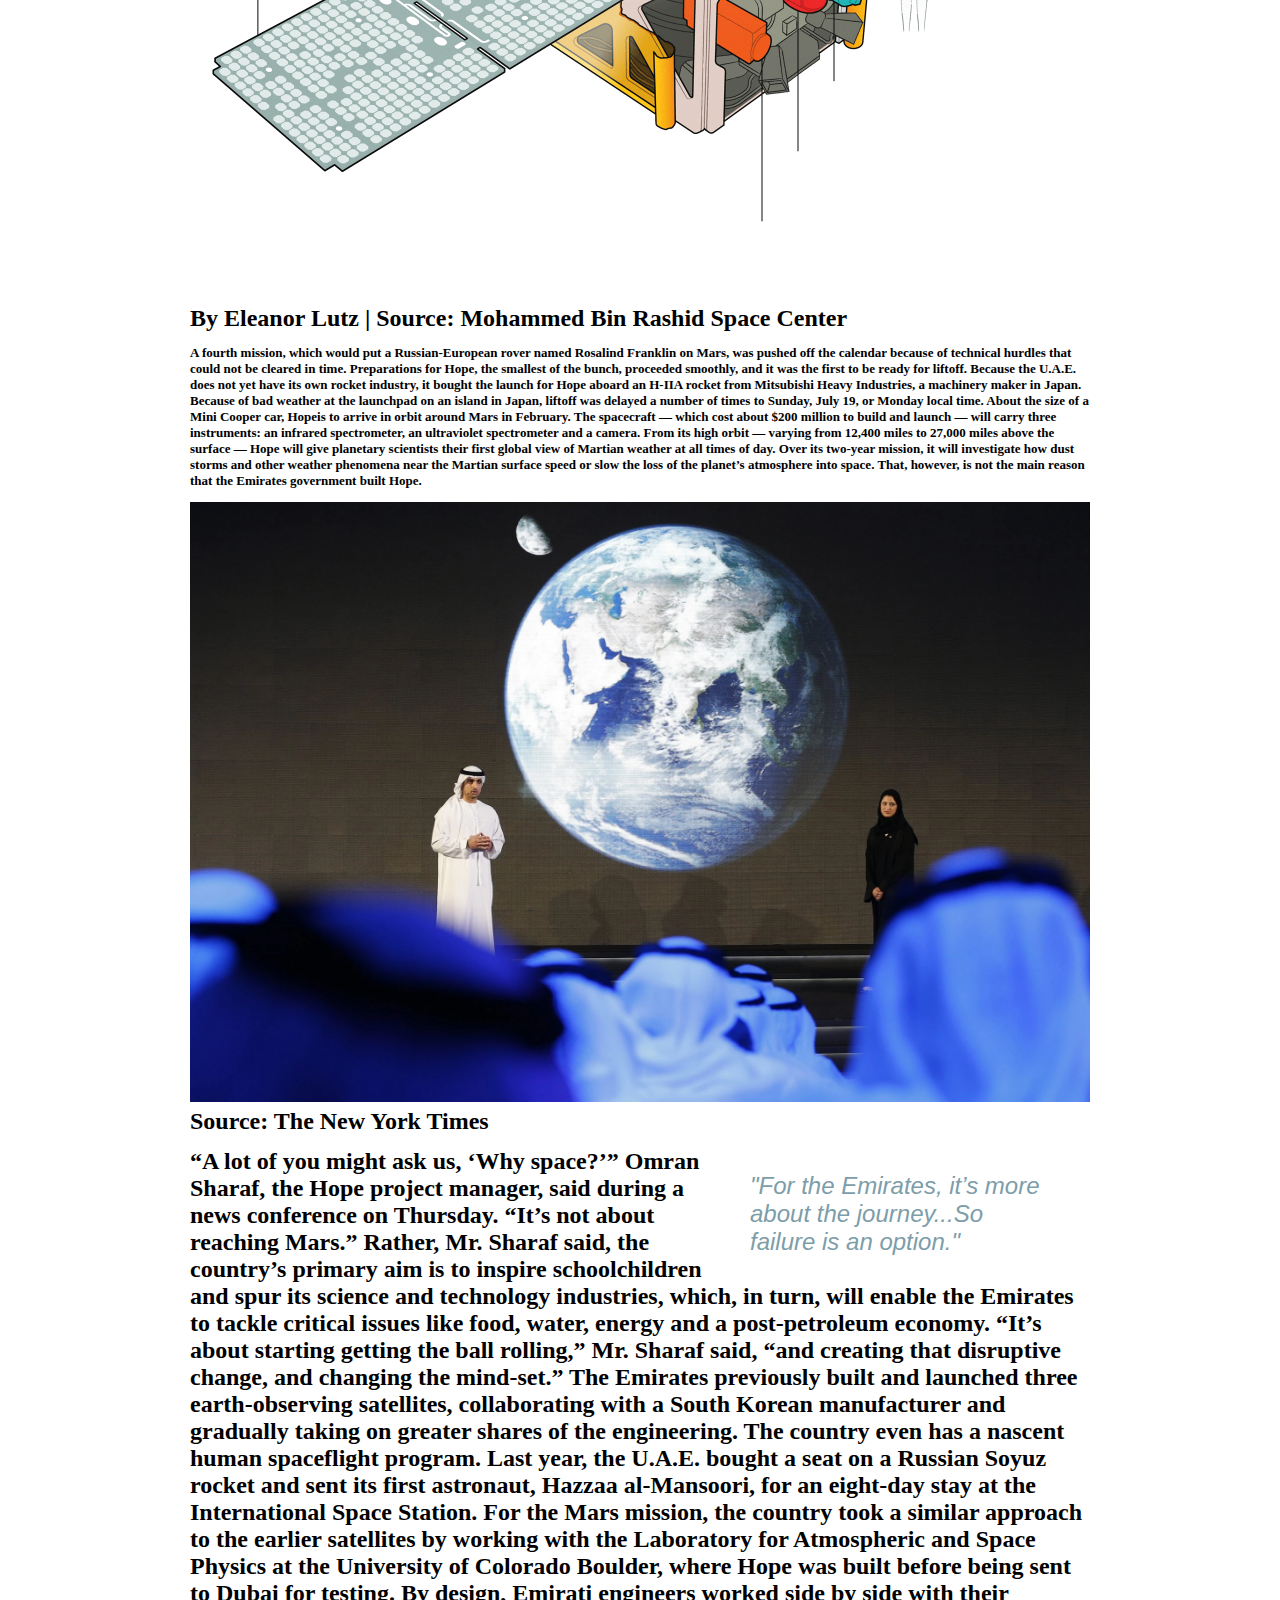
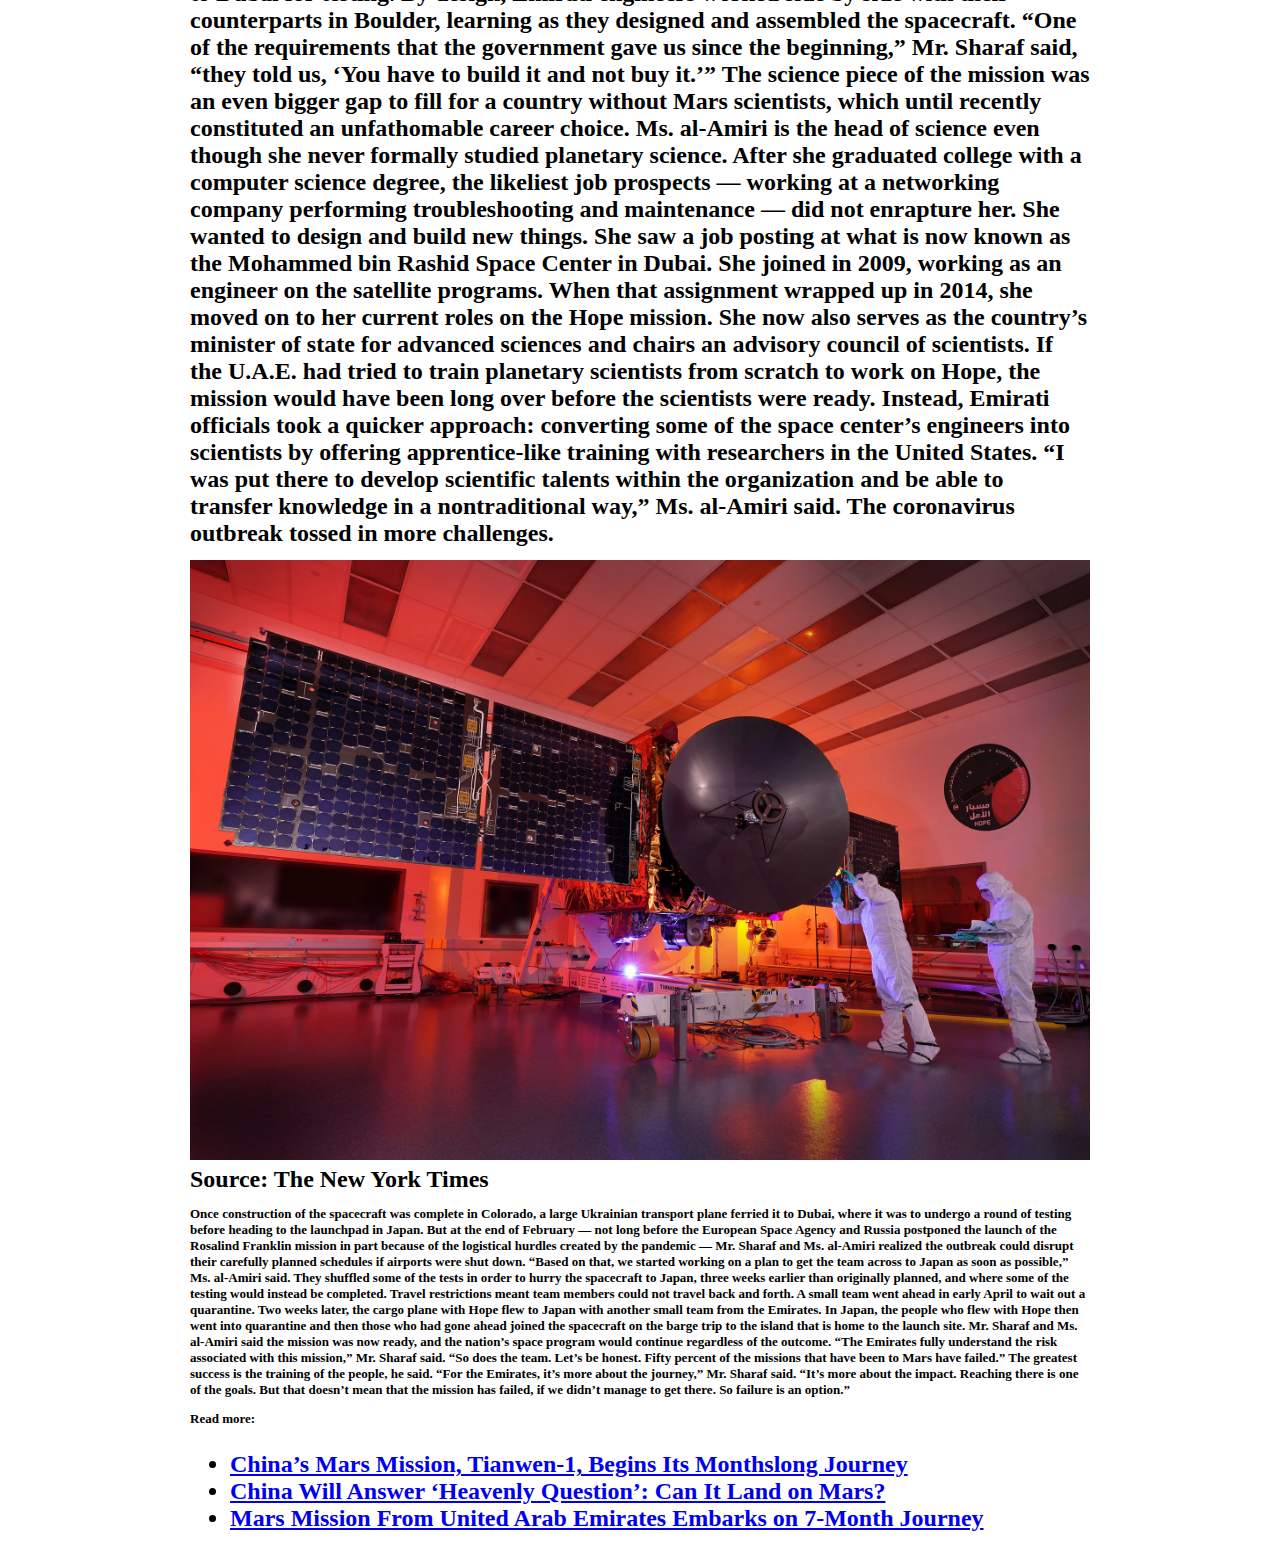
==== commit d559eeeb: "Update index.html" ====
--- a/index.html
+++ b/index.html
@@ -27,8 +27,9 @@
 
 Mars will be much in the news for the next month, a once-every-26-month interlude when Earth and Mars line up to allow robotic spacecraft to make a relatively quick trip. After several delays, NASA’s next Mars rover, Perseverance, with instruments to search for chemical signs of past life, is scheduled to launch on July 30. China will also launched an ambitious mission to Mars, Tianwen-1 on July 23.</p>
   
-  <img src="images/hope-spacecraft-graphic.gif" alt="Motion graphic of the Hope spacecraft" width=900px>
-      <figcaption>Source: The New York Times</figcaption>
+          <h2>The Hope Spacecraft<h2>
+  <img src="images/hope-spacecraft-graphic.gif" alt="The United Arab Emirates’ first Mars mission aims to investigate the Martian atmosphere. The orbiter’s giant solar panel wings will deploy in space after launch." width=900px>
+      <figcaption>By Eleanor Lutz | Source: Mohammed Bin Rashid Space Center</figcaption>
 
 
 <p>A fourth mission, which would put a Russian-European rover named Rosalind Franklin on Mars, was pushed off the calendar because of technical hurdles that could not be cleared in time.
@@ -47,7 +48,7 @@
       <figcaption>Source: The New York Times</figcaption>
       
 
-<p><blockquote>"For the Emirates, it’s more about the journey...So failure is an option."</blockquote>“A lot of you might ask us, ‘Why space?’” Omran Sharaf, the Hope project manager, said during a news conference on Thursday. “It’s not about reaching Mars.”
+<p><blockquote>"For the Emirates, it’s more about the journey...So failure is an option."</blockquote><div id="txt">“A lot of you might ask us, ‘Why space?’” Omran Sharaf, the Hope project manager, said during a news conference on Thursday. “It’s not about reaching Mars.”
 
 Rather, Mr. Sharaf said, the country’s primary aim is to inspire schoolchildren and spur its science and technology industries, which, in turn, will enable the Emirates to tackle critical issues like food, water, energy and a post-petroleum economy.
 
@@ -73,7 +74,8 @@
 
 “I was put there to develop scientific talents within the organization and be able to transfer knowledge in a nontraditional way,” Ms. al-Amiri said.
 
-  The coronavirus outbreak tossed in more challenges. </p>
+      The coronavirus outbreak tossed in more challenges.</div></p>
+    
       
     <img src="images/uae-mars3.jpg" alt="Hope Mars orbiter" width=900px>
       <figcaption>Source: The New York Times</figcaption>
@@ -98,6 +100,14 @@
 The greatest success is the training of the people, he said.
 
 “For the Emirates, it’s more about the journey,” Mr. Sharaf said. “It’s more about the impact. Reaching there is one of the goals. But that doesn’t mean that the mission has failed, if we didn’t manage to get there. So failure is an option.”</p>
+    
+    <p>Read more:
+      <ul>
+        <li><a href="https://www.nytimes.com/2020/07/22/science/mars-china-launch.html?action=click&block=associated_collection_recirc&impression_id=8fa169b0-cd41-11ea-9e45-6dfedec6de97&index=0&pgtype=Article&region=footer">China’s Mars Mission, Tianwen-1, Begins Its Monthslong Journey</a></li>
+        <li><a href="https://www.nytimes.com/2020/07/22/science/china-mars-mission.html?action=click&block=associated_collection_recirc&impression_id=8fa169b1-cd41-11ea-9e45-6dfedec6de97&index=1&pgtype=Article&region=footer">China Will Answer ‘Heavenly Question’: Can It Land on Mars?</a></li>
+        <li><a href="https://www.nytimes.com/2020/07/19/science/emirates-mars-mission.html?action=click&block=associated_collection_recirc&impression_id=8fa169b2-cd41-11ea-9e45-6dfedec6de97&index=2&pgtype=Article&region=footer">Mars Mission From United Arab Emirates Embarks on 7-Month Journey</a></li>
+    </ul>
+    </p>
 
 
     </div>
--- a/stylesheet.css
+++ b/stylesheet.css
@@ -26,7 +26,6 @@
   font: 24px normal helvetica, sans-serif; 
   font-style: italic; 
   margin-left: 15px;
-  margin-top: -300px;
   color: #7D9DA9; 
   border-radius: 5px;
   float: right;
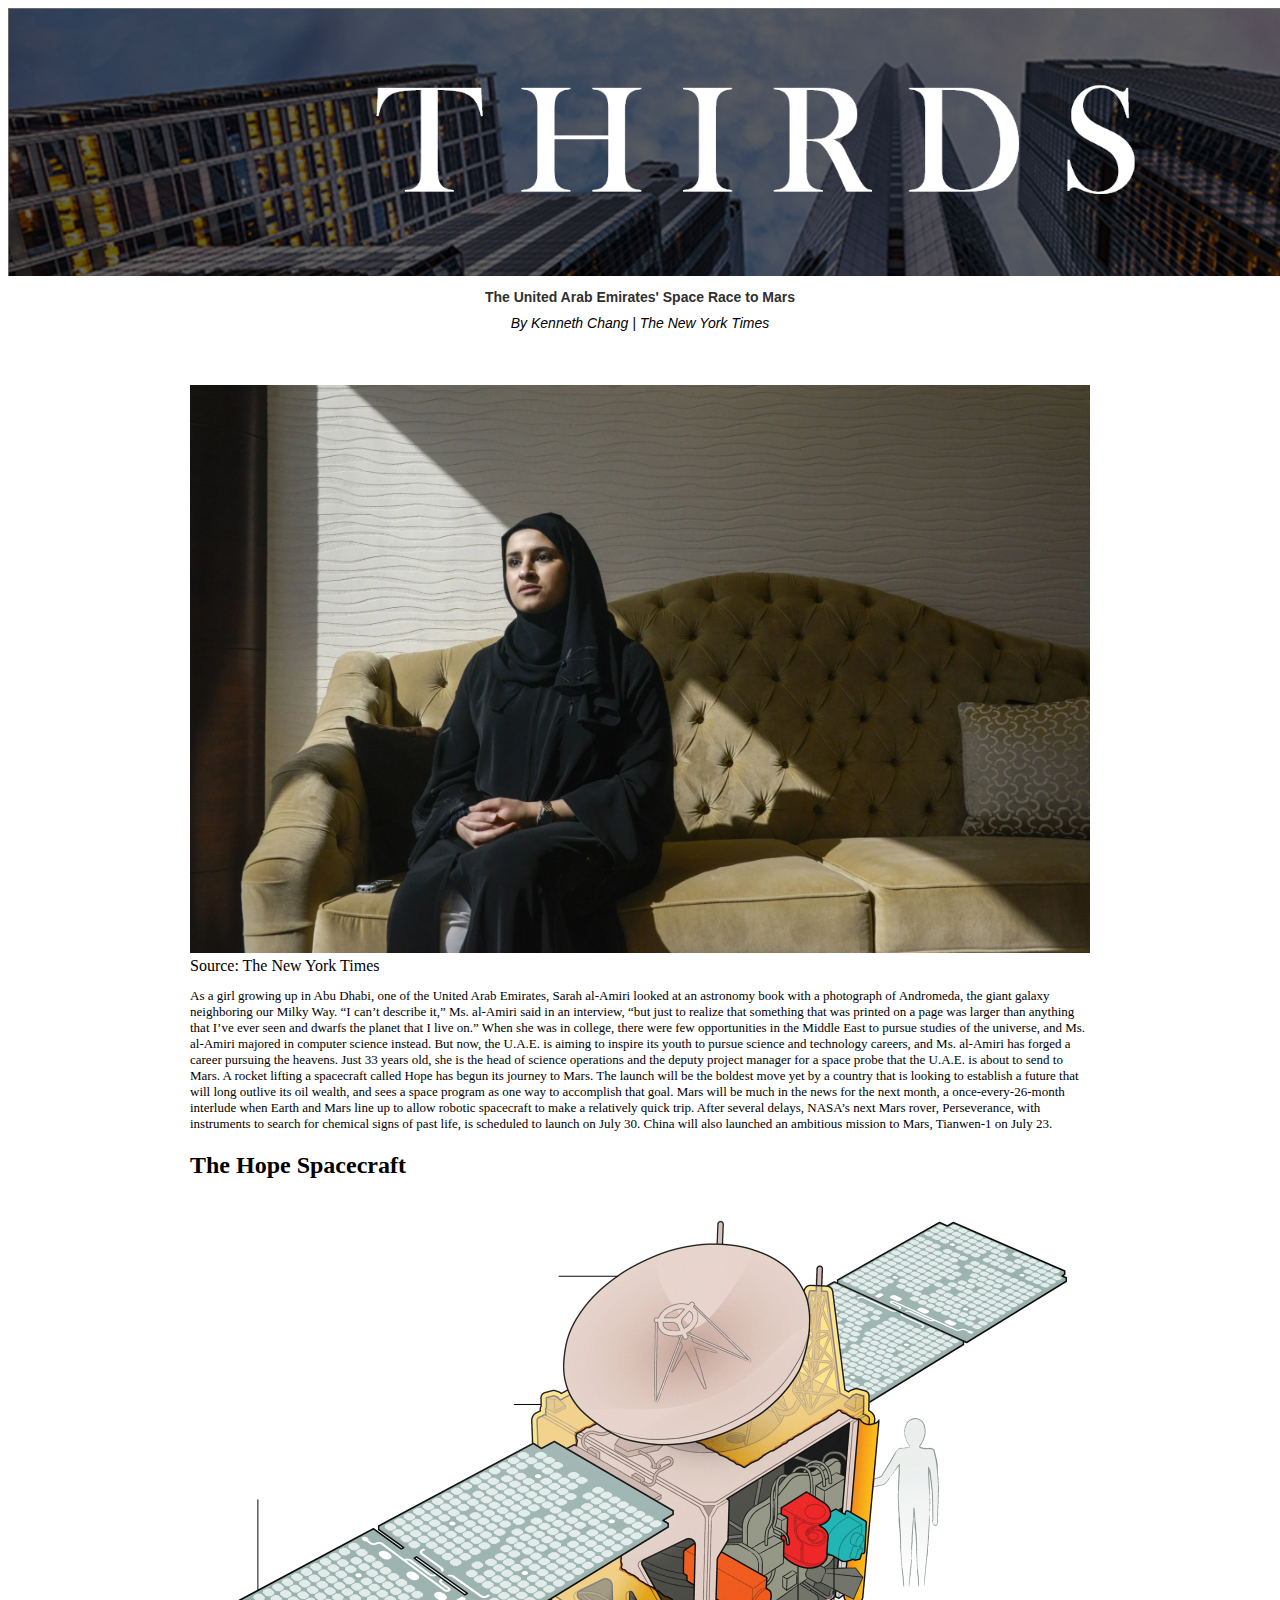
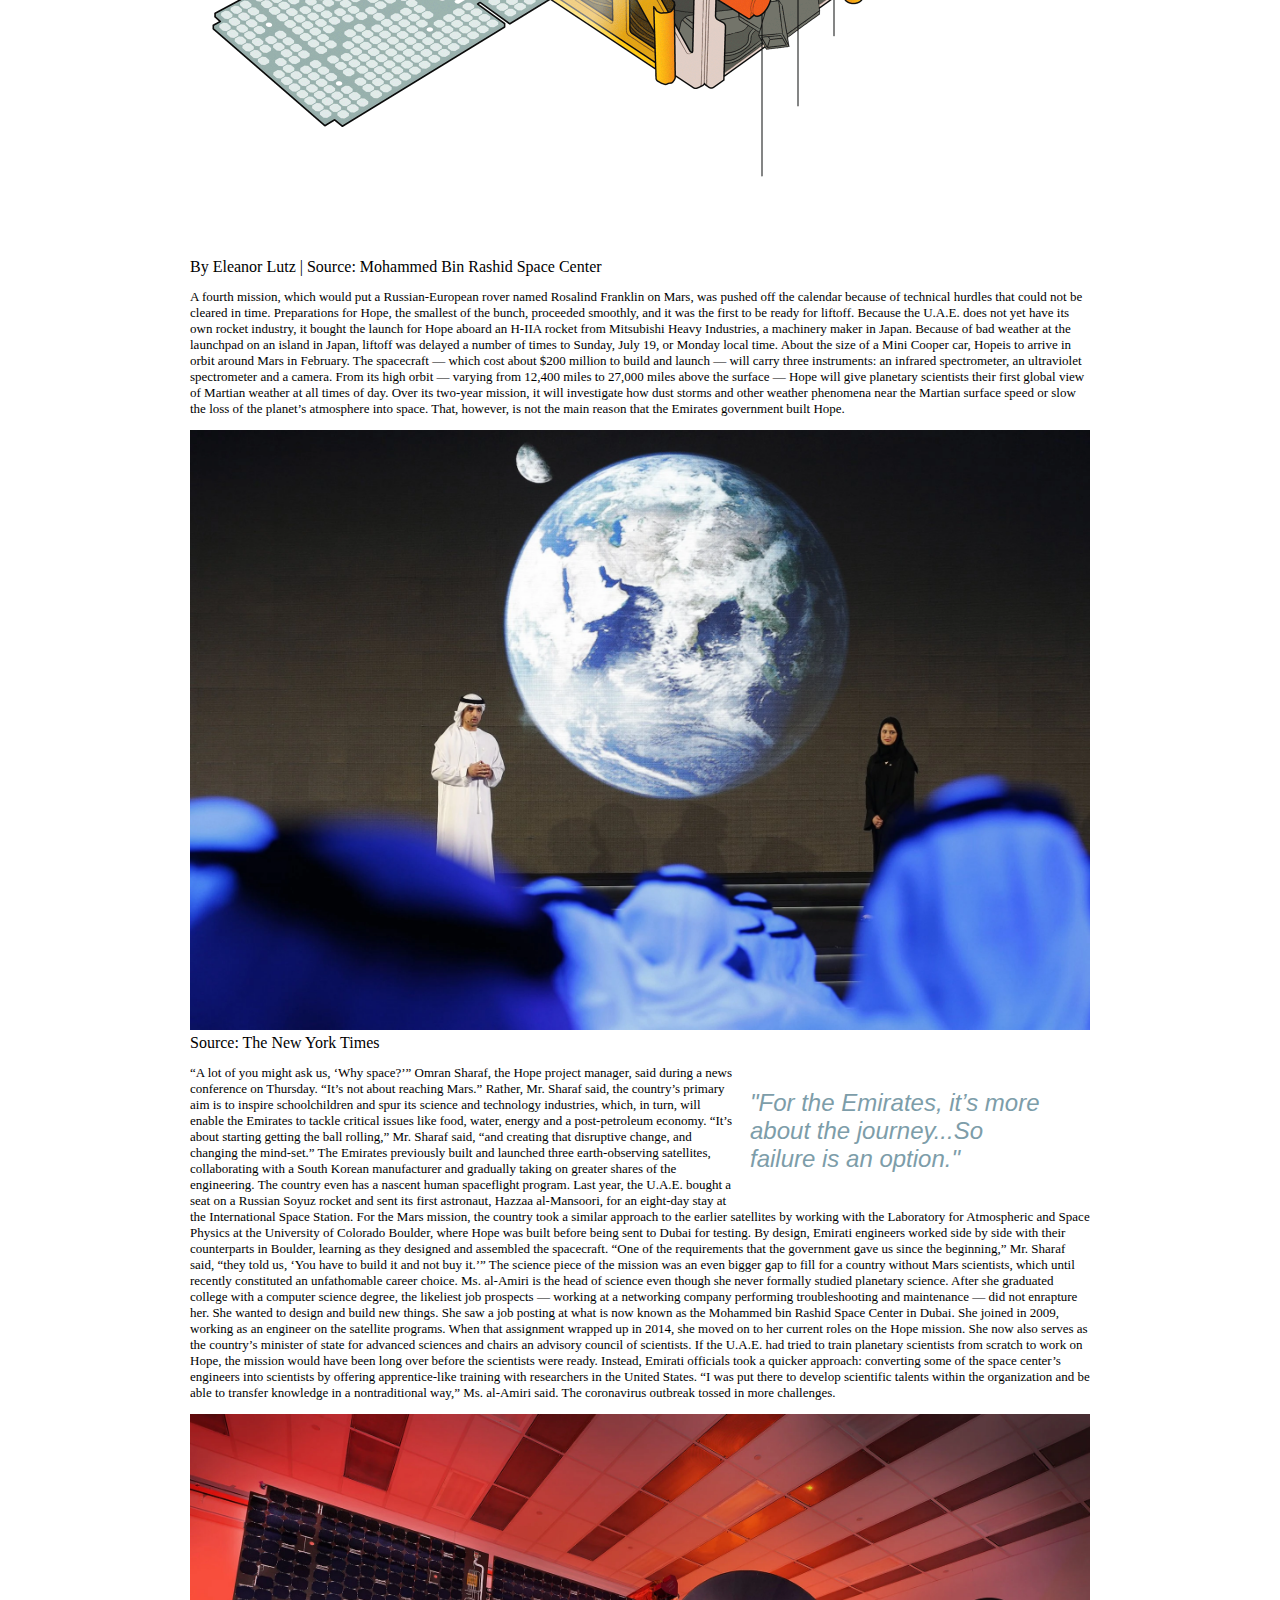
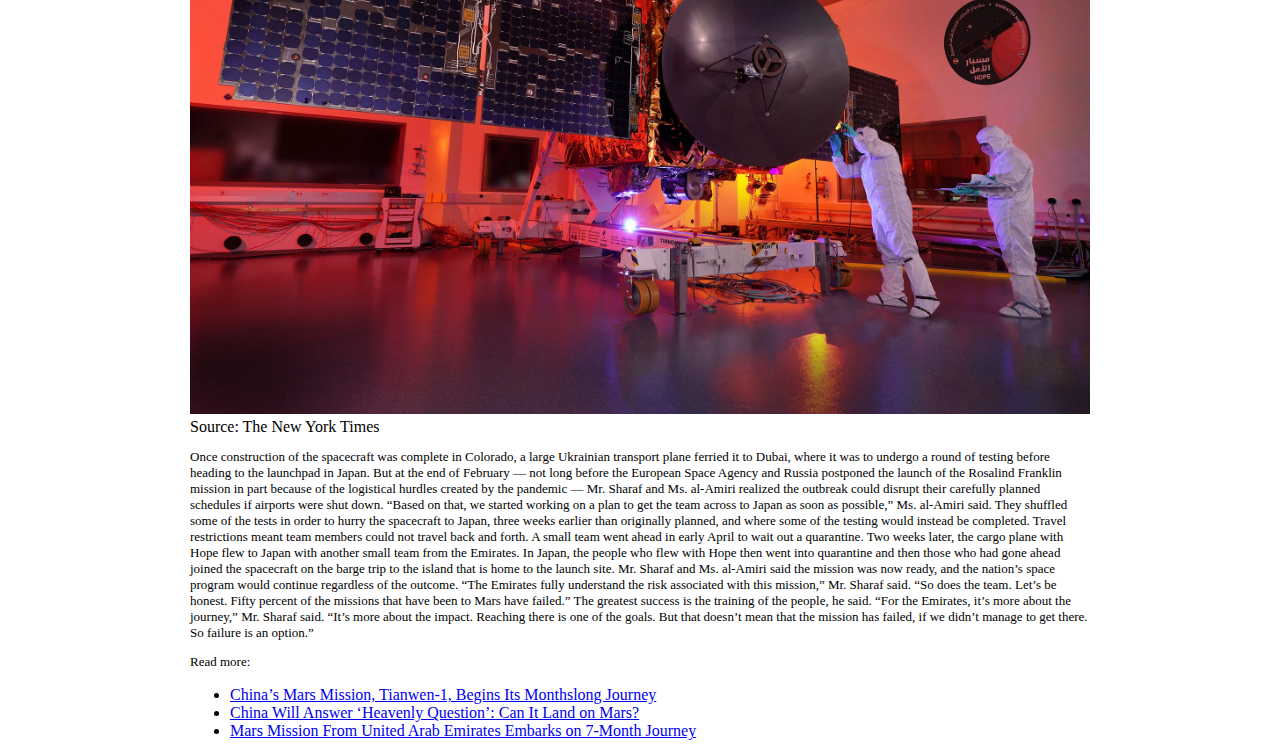
==== commit 16c19176: "Update index.html" ====
--- a/index.html
+++ b/index.html
@@ -27,7 +27,7 @@
 
 Mars will be much in the news for the next month, a once-every-26-month interlude when Earth and Mars line up to allow robotic spacecraft to make a relatively quick trip. After several delays, NASA’s next Mars rover, Perseverance, with instruments to search for chemical signs of past life, is scheduled to launch on July 30. China will also launched an ambitious mission to Mars, Tianwen-1 on July 23.</p>
   
-          <h2>The Hope Spacecraft<h2>
+          <h2>The Hope Spacecraft</h2>
   <img src="images/hope-spacecraft-graphic.gif" alt="The United Arab Emirates’ first Mars mission aims to investigate the Martian atmosphere. The orbiter’s giant solar panel wings will deploy in space after launch." width=900px>
       <figcaption>By Eleanor Lutz | Source: Mohammed Bin Rashid Space Center</figcaption>
 
--- a/stylesheet.css
+++ b/stylesheet.css
@@ -7,6 +7,13 @@
   text-align: center;
   color: #303030;
   font-weight: bold;
+  font-family: Helvetica, sans-serif;
+}
+
+h1 {
+  text-align: center;
+  color: #303030;
+  font-size: 14px;
   font-family: Helvetica, sans-serif;
 }
 
@@ -32,3 +39,7 @@
   width: 300px;
   
 }
+
+#txt {
+  font-size: 13px;
+}
